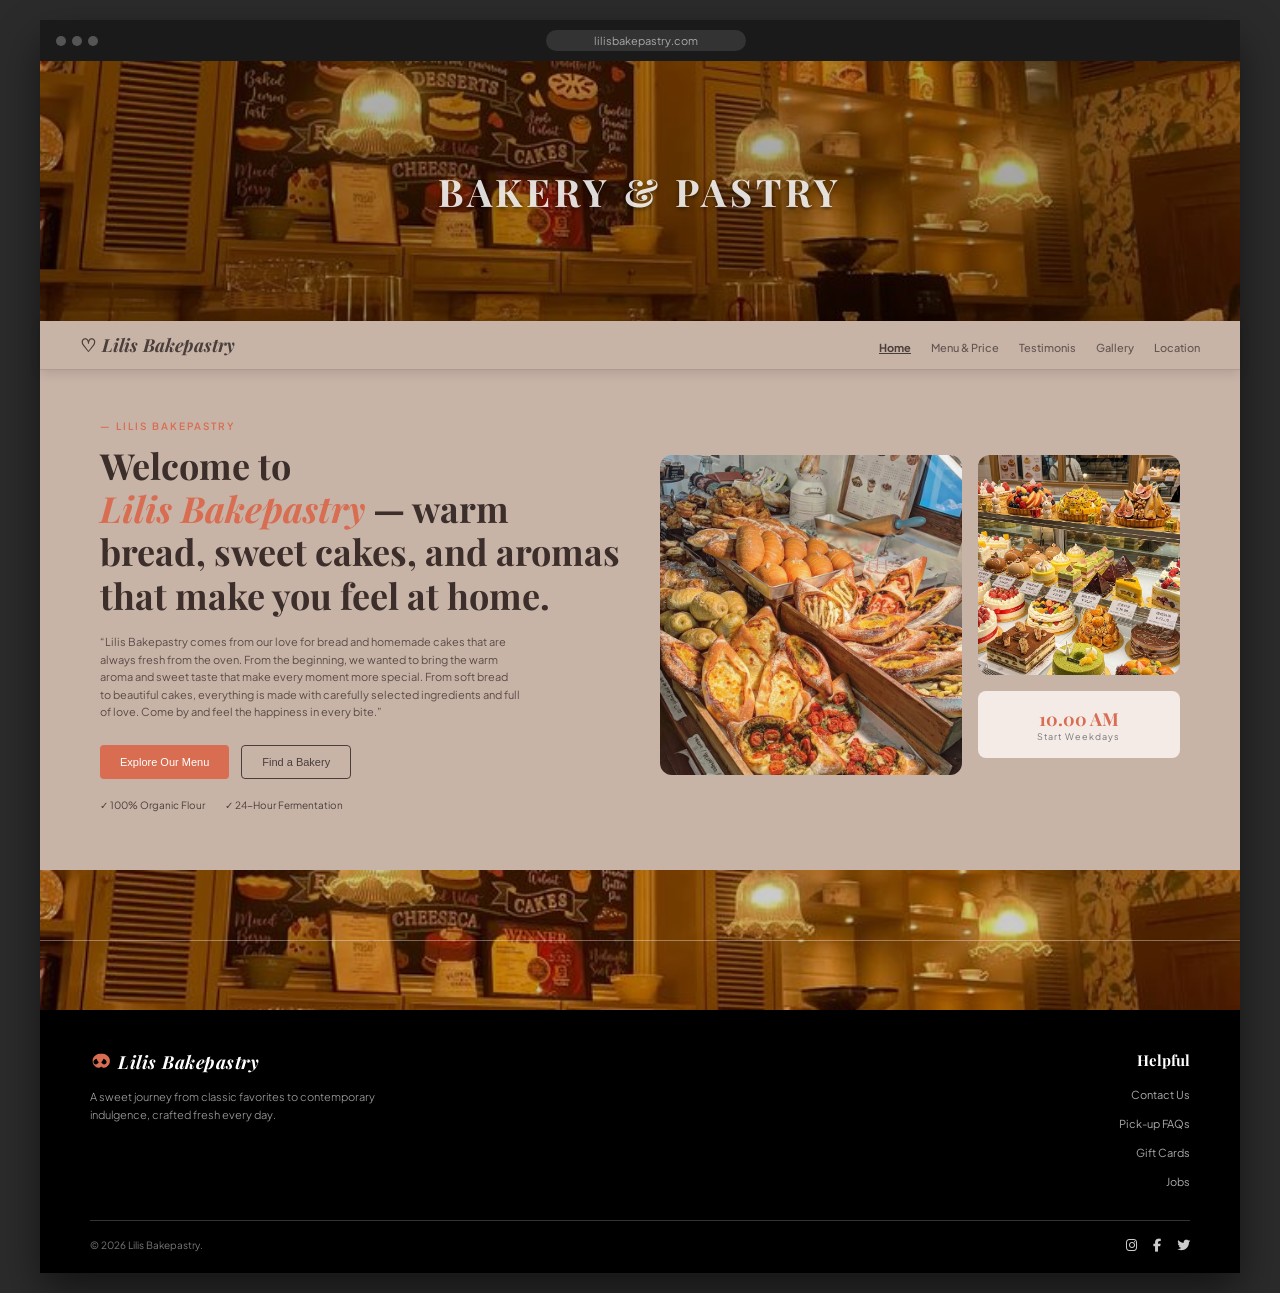
==== index.html @ 48b89cc1 "Add files via upload" ====
<!doctype html>
<html lang="id">

<head>
    <link rel="stylesheet" href="style.css" />
    <script src="script.js"></script>
    <meta charset="UTF-8" />
    <meta name="viewport" content="width=device-width, initial-scale=1.0" />
    <title>Lilis Bakepastry</title>
    <link rel="preconnect" href="https://fonts.googleapis.com" />
    <link rel="preconnect" href="https://fonts.gstatic.com" crossorigin />
    <link href="https://fonts.googleapis.com/css2?family=Playfair+Display:ital,wght@0,500;0,600;0,700;1,400&family=Plus+Jakarta+Sans:wght@400;500;600&display=swap" rel="stylesheet" />
    <link rel="stylesheet" href="https://cdnjs.cloudflare.com/ajax/libs/font-awesome/6.4.0/css/all.min.css" />
   
</head>

<body>
    <div class="browser-container">
        <div class="browser-top-bar">
            <div class="browser-dots">
                <div class="dot"></div>
                <div class="dot"></div>
                <div class="dot"></div>
            </div>
            <div class="browser-search">lilisbakepastry.com</div>
            <div style="width: 30px"></div>
        </div>

        <div class="hero-banner">
            <h1 class="hero-banner-title">BAKERY & PASTRY</h1>
        </div>

        <!-- HEADER NAVIGATION -->
        <nav>
            <div class="brand-logo" onclick="switchPage('home')">
                Lilis Bakepastry
            </div>
            <ul class="nav-links">
                <li><a id="nav-home" class="active" onclick="switchPage('home')">Home</a></li>
                <li><a id="nav-menu" onclick="switchPage('menu')">Menu & Price</a></li>
                <li><a id="nav-testi" onclick="switchPage('testi')">Testimonis</a></li>
                <li><a id="nav-gallery" onclick="switchPage('gallery')">Gallery</a></li>
                <li><a id="nav-location" onclick="switchPage('location')">Location</a></li>
            </ul>
        </nav>

        <!-- PAGE HOME -->
        <section id="page-home" class="page-section active-page">
            <div class="home-grid">
                <div>
                    <div class="section-tag">— LILIS BAKEPASTRY</div>
                    <h2 class="section-title">
                        Welcome to <br /><span class="highlight-text">Lilis Bakepastry</span>
                        — warm bread, sweet cakes, and aromas that make you feel at home.
                    </h2>
                    <p class="home-text-desc">
                        “Lilis Bakepastry comes from our love for bread and homemade cakes
                        that are always fresh from the oven. From the beginning, we wanted
                        to bring the warm aroma and sweet taste that make every moment
                        more special. From soft bread to beautiful cakes, everything is
                        made with carefully selected ingredients and full of love. Come by
                        and feel the happiness in every bite.”
                    </p>
                    <div class="btn-group">
                        <button class="btn-primary" onclick="switchPage('menu')">
                            Explore Our Menu
                        </button>
                        <button class="btn-secondary" onclick="switchPage('location')">
                            Find a Bakery
                        </button>
                    </div>
                    <div class="badges">
                        <span>✓ 100% Organic Flour</span>
                        <span>✓ 24-Hour Fermentation</span>
                    </div>
                </div>
                <div class="home-images">
                    <img src="모든 게시물 • Instagram.jpg" class="img-card-main" alt="Pastry Showcase" />
                    <div class="img-side-container">
                        <img src="Cute.jpg" class="img-card-sub" alt="Cakes Showcase" />
                        <div class="opening-box">
                            <h4>10.00 AM</h4>
                            <p>Start Weekdays</p>
                        </div>
                    </div>
                </div>
            </div>
        </section>

        <!-- PAGE MENU -->
        <section id="page-menu" class="page-section">
            <div class="section-tag">— FRESH FROM THE OVEN</div>
            <h2 class="section-title">
                Signature creations crafted <br />with love &lt;3 !
            </h2>
            <p class="menu-description">
                Every pastry and loaf is mixed, shaped, and baked daily by our passionate kitchen team.
            </p>

            <div class="horizontal-scroll-container">
                <div class="menu-cards-wrapper">
                    <div class="menu-card">
                        <img src="https://images.unsplash.com/photo-1586444248902-2f64eddc13df?auto=format&fit=crop&w=400&q=80" alt="Traditional Sourdough" />
                        <div class="menu-title-row">
                            <h4>Traditional Sourdough</h4>
                            <span class="menu-price">90K IDR</span>
                        </div>
                        <p>Our signature loaf made with 3 ingredients: organic wheat flour, water, and sea salt. Naturally fermented over 24 hours.</p>
                        <a onclick="openSingleOrder('Traditional Sourdough', 90000)" class="order-link">Order for Pick-up &rarr;</a>
                    </div>

                    <div class="menu-card">
                        <img src="Cheesecake Factory Cheesecake.jpg" alt="Cheesecake Strawberry" />
                        <div class="menu-title-row">
                            <h4>CheeseCake Strawberry</h4>
                            <span class="menu-price">67K IDR</span>
                        </div>
                        <p>Rich cheesecake crowned with juicy strawberries. Smooth, sweet, and perfectly balanced.</p>
                        <a onclick="openSingleOrder('CheeseCake Strawberry', 67000)" class="order-link">Order for Pick-up &rarr;</a>
                    </div>

                    <div class="menu-card">
                        <img src="Italian-Tart-Pistachio-Cream-2.jpg" alt="pistachio tart" />
                        <div class="menu-title-row">
                            <h4>Fresh Pistachio Tart</h4>
                            <span class="menu-price">74K IDR</span>
                        </div>
                        <p>Sweet shortcrust pastry filled with rich pistachio frangipane, topped with fresh cream.</p>
                        <a onclick="openSingleOrder('Fresh Pistachio Tart', 74000)" class="order-link">Order for Pick-up &rarr;</a>
                    </div>

                    <div class="menu-card">
                        <img src="donat manis.jpg" alt="donat manis" />
                        <div class="menu-title-row">
                            <h4>Sweet Donut Collection</h4>
                            <span class="menu-price">12K IDR/PCS</span>
                        </div>
                        <p>Light and fluffy donuts crafted in a variety of indulgent flavors, finished with luscious glazes.</p>
                        <a onclick="openSingleOrder('Sweet Donut Collection', 12000)" class="order-link">Order for Pick-up &rarr;</a>
                    </div>

                    <div class="menu-card">
                        <img src="Savory Donut, Donut Labu , Donaut Kentang, Donat Labu, Donat Kentang.jpg" alt="donat asin" />
                        <div class="menu-title-row">
                            <h4>Savory Donut Selection</h4>
                            <span class="menu-price">15K IDR/PCS</span>
                        </div>
                        <p>Soft and fluffy savory donuts filled with delicious savory fillings.</p>
                        <a onclick="openSingleOrder('Savory Donut Selection', 15000)" class="order-link">Order for Pick-up &rarr;</a>
                    </div>

                    <div class="menu-card">
                        <img src="Cutest Bento Cake Ideas You Need to Try for Your Next Celebration.jpg" alt="custom cake" />
                        <div class="menu-title-row">
                            <h4>Custom Cake/Bento Cake</h4>
                            <span class="menu-price">50K IDR</span>
                        </div>
                        <p>Soft, moist, and fluffy custom cakes layered with delicious fillings and aesthetic frosting.</p>
                        <a onclick="openSingleOrder('Custom Cake/Bento Cake', 50000)" class="order-link">Order for Pick-up &rarr;</a>
                    </div>
                </div>
            </div>

            <!-- ANCHOR TESTIMONI & DASHBOARD ADMIN -->
            <div id="testi-anchor" style="margin-top: 40px;">
                
                <!-- STATUS BAR ADMIN -->
                <div class="admin-status-bar" id="admin-bar">
                    <span><i class="fa-solid fa-user-shield"></i> <strong>Mode Admin / Owner Aktif:</strong> Kelola ulasan & cek rekap data pesanan masuk.</span>
                    <button onclick="logoutAdmin()" style="background: #e74c3c; color: white; border: none; padding: 4px 10px; border-radius: 4px; cursor: pointer;">Keluar Admin</button>
                </div>

                <!-- DASHBOARD REKAP ORDERAN ADMIN -->
                <div class="admin-dashboard-panel">
                    <div style="display: flex; justify-content: space-between; align-items: center; margin-bottom: 16px;">
                        <h3 style="font-family: 'Playfair Display', serif; color: #2c3e50;"><i class="fa-solid fa-chart-line"></i> Rekapitulasi Pesanan Website</h3>
                        <button onclick="clearAllOrders()" style="background: #ffeded; color: #d9534f; border: 1px solid #f5c6cb; padding: 6px 12px; border-radius: 6px; cursor: pointer; font-size: 0.8rem;">
                            <i class="fa-solid fa-trash"></i> Reset Data Pesanan
                        </button>
                    </div>

                    <!-- FILTER TANGGAL / BULAN / TAHUN -->
                    <div style="display: flex; gap: 12px; margin-bottom: 20px; align-items: center; flex-wrap: wrap; background: #f8f9fa; padding: 12px; border-radius: 8px;">
                        <span style="font-weight: 600; font-size: 0.85rem;"><i class="fa-solid fa-filter"></i> Filter Waktu:</span>
                        <input type="date" id="filter-order-date" onchange="renderAdminDashboard()" style="padding: 6px 10px; border-radius: 6px; border: 1px solid #ccc; font-size: 0.85rem;" />
                        <button onclick="resetDateFilter()" style="padding: 6px 12px; border: 1px solid #ccc; background: #fff; border-radius: 6px; cursor: pointer; font-size: 0.85rem;">Tampilkan Semua Hari</button>
                    </div>

                    <!-- CARD SUMMARY STATISTIK -->
                    <div style="display: grid; grid-template-columns: repeat(auto-fit, minmax(180px, 1fr)); gap: 12px; margin-bottom: 20px;">
                        <div class="summary-card">
                            <h4>Total Transaksi</h4>
                            <p id="stat-total-orders">0</p>
                        </div>
                        <div class="summary-card">
                            <h4>Total Pcs Terjual</h4>
                            <p id="stat-total-pcs">0 Pcs</p>
                        </div>
                        <div class="summary-card">
                            <h4>Total Estimasi Omzet</h4>
                            <p id="stat-total-omzet">Rp 0</p>
                        </div>
                    </div>

                    <!-- REKAPITEM PER MENU -->
                    <h4 style="margin-bottom: 8px; font-size: 0.95rem; color: #333;">Breakdown Pembelian Per Menu:</h4>
                    <div style="display: grid; grid-template-columns: repeat(auto-fit, minmax(200px, 1fr)); gap: 10px; margin-bottom: 20px;" id="menu-breakdown-container">
                        <!-- Otomatis diisi oleh JavaScript -->
                    </div>

                    <!-- RIWAYAT TRANSAKSI DETAIL -->
                    <h4 style="margin-bottom: 8px; font-size: 0.95rem; color: #333;">Detail Riwayat Pesanan:</h4>
                    <div style="max-height: 250px; overflow-y: auto;">
                        <table class="table-rekap">
                            <thead>
                                <tr>
                                    <th>Waktu / Tanggal</th>
                                    <th>Pemesan</th>
                                    <th>No WA</th>
                                    <th>Detail Menu</th>
                                    <th>Total (Rp)</th>
                                </tr>
                            </thead>
                            <tbody id="table-orders-body">
                                <!-- Data pesanan masuk -->
                            </tbody>
                        </table>
                    </div>
                </div>

                <!-- TESTIMONI SECTION -->
                <div class="section-tag">— KIND WORDS</div>
                <h2 class="section-title">Testimonials/Reviews</h2>

                <div class="testi-header-actions" style="display: flex; justify-content: space-between; align-items: center; margin-bottom: 24px;">
                    <div style="display: flex; gap: 12px;">
                        <button id="btn-show-reviews" class="btn-tab-active" onclick="switchReviewTab('list')" style="display: flex; align-items: center; gap: 8px;">
                            <i class="fa-solid fa-comments"></i> Review
                        </button>
                        <button id="btn-show-form" class="btn-tab-inactive" onclick="switchReviewTab('form')" style="display: flex; align-items: center; gap: 8px;">
                            <i class="fa-solid fa-pen-to-square"></i> 📝 Your Review
                        </button>
                    </div>

                    <button id="btn-login-admin-trigger" onclick="loginAdminPrompt()" style="background: transparent; border: none; color: #aaa; cursor: pointer; font-size: 0.85rem;">
                        <i class="fa-solid fa-lock"></i> Admin Login
                    </button>
                </div>

                <div id="review-form-container" style="display: none; background: #ffffff; padding: 32px; border-radius: 16px; margin-bottom: 30px; box-shadow: 0 4px 20px rgba(0,0,0,0.05);">
                    <h3 style="font-family: 'Playfair Display', serif; font-size: 1.8rem; margin-bottom: 6px; color: #333;">Write Ur Review</h3>
                    <p style="color: #666; margin-bottom: 24px; font-size: 0.95rem;">Share your taste & ambiance experience during your visit to Lilis Bakepastry.</p>
                    
                    <form id="form-ulasan" onsubmit="addNewReview(event)">
                        <div style="margin-bottom: 20px;">
                            <label style="display: block; font-weight: 600; margin-bottom: 8px; color: #333;">Name: <span style="color: red;">*</span></label>
                            <input id="input-name" type="text" placeholder="Explain: Lili" required style="width: 100%; padding: 12px 16px; border: 1px solid #e0e0e0; border-radius: 8px; outline: none; font-size: 0.95rem; background: #fafafa;" />
                        </div>

                        <div style="margin-bottom: 20px;">
                            <label style="display: block; font-weight: 600; margin-bottom: 8px; color: #333;">Occupation / Status</label>
                            <input id="input-role" type="text" placeholder="Explain: Student / Unversity Student" style="width: 100%; padding: 12px 16px; border: 1px solid #e0e0e0; border-radius: 8px; outline: none; font-size: 0.95rem; background: #fafafa;" />
                        </div>

                        <div style="margin-bottom: 20px;">
                            <label style="display: block; font-weight: 600; margin-bottom: 8px; color: #333;">Star Rating <span style="color: red;">*</span></label>
                            <div class="star-rating">
                                <input type="radio" id="star5" name="rating" value="5" checked /><label for="star5" title="5 Bintang">★</label>
                                <input type="radio" id="star4" name="rating" value="4" /><label for="star4" title="4 Bintang">★</label>
                                <input type="radio" id="star3" name="rating" value="3" /><label for="star3" title="3 Bintang">★</label>
                                <input type="radio" id="star2" name="rating" value="2" /><label for="star2" title="2 Bintang">★</label>
                                <input type="radio" id="star1" name="rating" value="1" /><label for="star1" title="1 Bintang">★</label>
                            </div>
                        </div>

                        <div style="margin-bottom: 24px;">
                            <label style="display: block; font-weight: 600; margin-bottom: 8px; color: #333;">Review Message <span style="color: red;">*</span></label>
                            <textarea id="input-message" rows="4" placeholder="Write ur honest review here..." required style="width: 100%; padding: 12px 16px; border: 1px solid #e0e0e0; border-radius: 8px; outline: none; font-size: 0.95rem; background: #fafafa; font-family: inherit; resize: vertical;"></textarea>
                        </div>

                        <button type="submit" style="background: #D86D51; color: white; border: none; padding: 12px 28px; border-radius: 8px; font-weight: 600; cursor: pointer;">
                            SEND
                        </button>
                    </form>
                </div>

                <div id="review-list-container">
                    <div class="rating-summary-card" style="background: #fff; padding: 18px 24px; border-radius: 12px; display: flex; justify-content: space-between; align-items: center; margin-bottom: 30px;">
                        <div style="display: flex; align-items: center; gap: 10px; font-size: 1.1rem; font-weight: 600;">
                            <span style="font-size: 1.5rem; font-weight: 700; color: #d86d51;">4.9</span> / 5.0 
                            <span style="color: #ffc107;">★★★★★</span>
                            <span style="color: #666; font-weight: 400; font-size: 0.95rem;">(Customer Reviews)</span>
                        </div>
                        <div style="display: flex; align-items: center; gap: 10px;">
                            <label for="filter-bintang" style="font-size: 0.9rem; color: #555;">Star Filter:</label>
                            <select id="filter-bintang" onchange="renderPEKERJAANs()" style="padding: 6px 12px; border-radius: 6px; border: 1px solid #ccc; background: #fff;">
                                <option value="all">View all stars</option>
                                <option style="color: #ffc107;" value="5" >★★★★★</option>
                                <option style="color: #ffc107;" value="4">★★★★</option>
                                <option style="color: #ffc107;" value="3">★★★</option>
                                <option style="color: #ffc107;" value="2">★★</option>
                                <option style="color: #ffc107;" value="1">★</option>
                            </select>
                        </div>
                    </div>

                    <div id="testi-grid" class="testi-grid"></div>

                    <div id="wrapper-btn-testi" style="text-align: center; margin-top: 30px;">
                        <button id="btn-toggle-all-testi" class="btn-see-all" onclick="toggleAllTestimoni()">
                            View all
                        </button>
                    </div>
                </div>
            </div>
        </section>

        <!-- PAGE GALLERY -->
        <section id="page-gallery" class="page-section">
            <div class="section-tag">— LILIS BAKEPASTRY GALLERY</div>
            <h2 class="section-title">Our Gallery</h2>

            <div class="gallery-grid">
                <img src="foto1.jpg" alt="Gallery 1" />
                <img src="foto2.jpg" alt="Gallery 2" />
                <img src="foto3.jpg" alt="Gallery 3" />
                <img src="foto4.jpg" alt="Gallery 4" />

                <img src="Donuts 🥯.jpg" alt="Gallery 5" class="hidden-gallery" />
                <img src="nyam.jpg" alt="Gallery 6" class="hidden-gallery" />
                <img src="Cute.jpg" alt="Gallery 7" class="hidden-gallery" />
                <img src="모든 게시물 • Instagram.jpg" alt="Gallery 8" class="hidden-gallery" />
            </div>

            <div style="text-align: center; margin-bottom: 40px">
                <button id="btn-toggle-gallery" class="btn-primary" onclick="toggleGallery()">
                    Full View Gallery
                </button>
            </div>

            <div id="location-anchor" style="padding-top: 30px">
                <div class="section-tag">— FIND US</div>
                <h2 class="section-title">
                    Come say hello. <br /> Warm bread awaits you.
                </h2>

                <div class="location-grid">
                    <div>
                        <div class="info-item">
                            <h5>Location</h5>
                            <p>Jl. Raya Canggu, Kuta Utara, Badung - Bali, Indonesia</p>
                        </div>
                        <div class="info-item">
                            <h5>Opening Hours</h5>
                            <p>
                                Monday - Friday: 10.00 AM - 10.00 PM<br />Saturday - Sunday: 11.00 AM - 05.00 PM
                            </p>
                        </div>
                        <div class="info-item">
                            <h5>Contact</h5>
                            <p>+62 812-3456-7890 (Owner)</p>
                        </div>
                        <button class="btn-primary" style="margin-top: 10px">
                            Get Directions
                        </button>
                    </div>
                    <div>
                        <img src="location.jpg" class="location-img" alt="Store Front" />
                    </div>
                </div>
            </div>
        </section>

        <!-- FOOTER -->
        <footer class="site-footer">
            <div class="footer-hero-banner"></div>

            <div class="footer-main-content">
                <div class="footer-top-row">
                    <div class="footer-brand-section">
                        <div class="footer-logo" onclick="switchPage('home')">
                            <svg class="footer-logo-icon" width="20" height="20" viewBox="0 0 24 24" fill="#D86D51">
                                <path d="M12 2C8.5 2 5.5 4 4 7c-1.5 3-1 6.5 1 9 1.5 2 3.5 3 5 3s2.5-.5 3.5-1.5c1 1 2 1.5 3.5 1.5 1.5 0 3.5-1 5-3 2-2.5 2.5-6 1-9-1.5-3-4.5-5-8-5zm-5 13c-1.2 0-2.2-.8-2.7-2-.3-.8-.2-1.8.3-2.6.7-1.2 2-2.1 3.4-2.4.5 1.6 1.3 3.1 2.5 4.4-1 1.7-2.3 2.6-3.5 2.6zm10 0c-1.2 0-2.5-.9-3.5-2.6 1.2-1.3 2-2.8 2.5-4.4 1.4.3 2.7 1.2 3.4 2.4.5.8.6 1.8.3 2.6-.5 1.2-1.5 2-2.7 2z" />
                            </svg>
                            <span class="footer-logo-text">Lilis Bakepastry</span>
                        </div>
                        <p class="footer-description">
                            A sweet journey from classic favorites to contemporary indulgence, crafted fresh every day.
                        </p>
                    </div>

                    <div class="footer-helpful-section">
                        <h4 class="footer-helpful-title">Helpful</h4>
                        <ul class="footer-helpful-links">
                            <li><a href="#" onclick="switchPage('location')">Contact Us</a></li>
                            <li><a href="#" onclick="switchPage('menu')">Pick-up FAQs</a></li>
                            <li><a href="#" onclick="switchPage('menu')">Gift Cards</a></li>
                            <li><a href="#" onclick="switchPage('home')">Jobs</a></li>
                        </ul>
                    </div>
                </div>

               

                <div class="footer-divider"></div>

                <div class="footer-bottom-row">
                    <div class="footer-copyright">© 2026 Lilis Bakepastry.</div>
                    <div class="footer-socials">
                        <a href="#" aria-label="Instagram"><i class="fa-brands fa-instagram"></i></a>
                        <a href="#" aria-label="Facebook"><i class="fa-brands fa-facebook-f"></i></a>
                        <a href="#" aria-label="Twitter"><i class="fa-brands fa-twitter"></i></a>
                    </div>
                </div>
            </div>
        </footer>
    </div>

    <!-- MODAL ORDER 1 MENU -->
    <div id="single-order-modal" class="order-modal">
        <div class="order-modal-content">
            <span class="close-modal" onclick="closeSingleOrder()">&times;</span>
            <h3 style="font-family: 'Playfair Display', serif; margin-bottom: 4px; color: #333;">Order Cepat (1 Menu)</h3>
            <p style="color: #d86d51; font-weight: 600; margin-bottom: 12px;" id="modal-menu-title">Nama Menu</p>
            
            <form onsubmit="submitSingleOrder(event)">
                <input type="hidden" id="modal-menu-name" />
                <input type="hidden" id="modal-menu-unit-price" />
                
                <div style="margin-bottom: 14px;">
                    <label style="display: block; font-size: 0.85rem; font-weight: 600; margin-bottom: 4px;">Jumlah Pcs: <span style="color:red;">*</span></label>
                    <input type="number" id="single-qty" value="1" min="1" required oninput="calculateSingleTotal()" style="width: 100%; padding: 8px 12px; border: 1px solid #ccc; border-radius: 6px;" />
                </div>

                <div class="price-summary-box">
                    <span>Price:</span>
                    <span id="single-total-price" style="color: #D86D51; font-size: 1.1rem;">Rp 0</span>
                </div>

                <div style="margin-bottom: 14px;">
                    <label style="display: block; font-size: 0.85rem; font-weight: 600; margin-bottom: 4px;">Nama Pemesan: <span style="color:red;">*</span></label>
                    <input type="text" id="single-name" required placeholder="Contoh: Stefani" style="width: 100%; padding: 8px 12px; border: 1px solid #ccc; border-radius: 6px;" />
                </div>

                <div style="margin-bottom: 16px;">
                    <label style="display: block; font-size: 0.85rem; font-weight: 600; margin-bottom: 4px;">Nomor WA Pemesan: <span style="color:red;">*</span></label>
                    <input type="tel" id="single-phone" required placeholder="08123456789" style="width: 100%; padding: 8px 12px; border: 1px solid #ccc; border-radius: 6px;" />
                </div>

                <button type="submit" class="btn-primary" style="width: 100%; padding: 10px; margin-bottom: 12px;">
                    <i class="fa-brands fa-whatsapp"></i> Order & Kirim ke Owner
                </button>

                <div style="text-align: center; border-top: 1px solid #eee; padding-top: 10px;">
                    <a onclick="openMultiOrderModal()" style="font-size: 0.85rem; color: #d86d51; cursor: pointer; font-weight: 600; text-decoration: underline;">
                        Menu >=1? Klik here&rarr;
                    </a>
                </div>
            </form>
        </div>
    </div>

    <!-- MODAL ORDER MULTI MENU -->
    <div id="multi-order-modal" class="order-modal">
        <div class="order-modal-content" style="max-width: 550px; max-height: 90vh; overflow-y: auto;">
            <span class="close-modal" onclick="closeMultiOrderModal()">&times;</span>
            <h3 style="font-family: 'Playfair Display', serif; margin-bottom: 4px; color: #333;">Order Banyak Menu</h3>
            <p style="color: #666; font-size: 0.85rem; margin-bottom: 16px;">Pilih jumlah pcs untuk setiap varian menu yang ingin dibeli.</p>

            <form onsubmit="submitMultiOrder(event)">
                <div style="margin-bottom: 12px;">
                    <label style="display: block; font-size: 0.85rem; font-weight: 600; margin-bottom: 4px;">Nama Pemesan: <span style="color:red;">*</span></label>
                    <input type="text" id="multi-nama" required placeholder="Contoh: Stefani" style="width: 100%; padding: 8px 12px; border: 1px solid #ccc; border-radius: 6px;" />
                </div>

                <div style="margin-bottom: 16px;">
                    <label style="display: block; font-size: 0.85rem; font-weight: 600; margin-bottom: 4px;">Nomor WA Pemesan: <span style="color:red;">*</span></label>
                    <input type="tel" id="multi-hp" required placeholder="08123456789" style="width: 100%; padding: 8px 12px; border: 1px solid #ccc; border-radius: 6px;" />
                </div>

                <div style="margin-bottom: 16px;">
                    <label style="display: block; font-size: 0.85rem; font-weight: 600; margin-bottom: 8px;">Daftar Menu & Qty (Pcs):</label>
                    
                    <div style="display: flex; flex-direction: column; gap: 8px;">
                        <div style="display: flex; justify-content: space-between; align-items: center; background: #fafafa; padding: 8px 12px; border-radius: 6px; font-size: 0.85rem;">
                            <span>Traditional Sourdough (Rp 90.000)</span>
                            <input type="number" class="multi-item-qty" data-name="Traditional Sourdough" data-price="90000" min="0" value="0" oninput="calculateMultiTotal()" style="width: 60px; padding: 4px; border-radius: 4px; border: 1px solid #ccc;" />
                        </div>

                        <div style="display: flex; justify-content: space-between; align-items: center; background: #fafafa; padding: 8px 12px; border-radius: 6px; font-size: 0.85rem;">
                            <span>CheeseCake Strawberry (Rp 67.000)</span>
                            <input type="number" class="multi-item-qty" data-name="CheeseCake Strawberry" data-price="67000" min="0" value="0" oninput="calculateMultiTotal()" style="width: 60px; padding: 4px; border-radius: 4px; border: 1px solid #ccc;" />
                        </div>

                        <div style="display: flex; justify-content: space-between; align-items: center; background: #fafafa; padding: 8px 12px; border-radius: 6px; font-size: 0.85rem;">
                            <span>Fresh Pistachio Tart (Rp 74.000)</span>
                            <input type="number" class="multi-item-qty" data-name="Fresh Pistachio Tart" data-price="74000" min="0" value="0" oninput="calculateMultiTotal()" style="width: 60px; padding: 4px; border-radius: 4px; border: 1px solid #ccc;" />
                        </div>

                        <div style="display: flex; justify-content: space-between; align-items: center; background: #fafafa; padding: 8px 12px; border-radius: 6px; font-size: 0.85rem;">
                            <span>Sweet Donut Collection (Rp 12.000/pcs)</span>
                            <input type="number" class="multi-item-qty" data-name="Sweet Donut Collection" data-price="12000" min="0" value="0" oninput="calculateMultiTotal()" style="width: 60px; padding: 4px; border-radius: 4px; border: 1px solid #ccc;" />
                        </div>

                        <div style="display: flex; justify-content: space-between; align-items: center; background: #fafafa; padding: 8px 12px; border-radius: 6px; font-size: 0.85rem;">
                            <span>Savory Donut Selection (Rp 15.000/pcs)</span>
                            <input type="number" class="multi-item-qty" data-name="Savory Donut Selection" data-price="15000" min="0" value="0" oninput="calculateMultiTotal()" style="width: 60px; padding: 4px; border-radius: 4px; border: 1px solid #ccc;" />
                        </div>

                        <div style="display: flex; justify-content: space-between; align-items: center; background: #fafafa; padding: 8px 12px; border-radius: 6px; font-size: 0.85rem;">
                            <span>Custom Cake / Bento Cake (Rp 50.000-1.000.000)</span>
                            <input type="number" class="multi-item-qty" data-name="Custom Cake / Bento Cake" data-price="50000" min="0" value="0" oninput="calculateMultiTotal()" style="width: 60px; padding: 4px; border-radius: 4px; border: 1px solid #ccc;" />
                        </div>
                    </div>
                </div>

                <div class="price-summary-box">
                    <span>Total price:</span>
                    <span id="multi-total-price" style="color: #D86D51; font-size: 1.1rem;">Rp 0</span>
                </div>

                <div style="margin-bottom: 16px;">
                    <label style="display: block; font-size: 0.85rem; font-weight: 600; margin-bottom: 4px;">Note:</label>
                    <textarea id="multi-catatan" rows="2" placeholder="give extra topping, dll.." style="width: 100%; padding: 8px; border: 1px solid #ccc; border-radius: 6px; font-size: 0.85rem;"></textarea>
                </div>

                <button type="submit" class="btn-primary" style="width: 100%; padding: 10px;">
                    <i class="fa-brands fa-whatsapp"></i> Send to owner
                </button>
            </form>
        </div>
    </div>

</body>

</html>
---- style.css ----
/* ============================================================
   1. RESET & BASIC STYLES
   ============================================================ */

* {
    margin: 0;
    padding: 0;
    box-sizing: border-box;
}

body {
    background-color: #2b2b2b;
    font-family: "Plus Jakarta Sans", sans-serif;
    color: #4a3e3b;
    display: flex;
    justify-content: center;
    padding: 20px 0;
}

/* Mockup Browser Container */
.browser-container {
    width: 100%;
    max-width: 1200px;
    background-color: #c8b3a7;
    border-radius: 12px;
    overflow: visible !important;
    box-shadow: 0 20px 40px rgba(0, 0, 0, 0.5);
}

/* Top Bar Simulation */
.browser-top-bar {
    background-color: #1a1a1a;
    padding: 10px 16px;
    display: flex;
    justify-content: space-between;
    align-items: center;
}

.browser-dots {
    display: flex;
    gap: 6px;
}

.dot {
    width: 10px;
    height: 10px;
    border-radius: 50%;
    background-color: #555;
}

.browser-search {
    background-color: #333;
    color: #aaa;
    padding: 4px 16px;
    border-radius: 20px;
    font-size: 11px;
    width: 200px;
    text-align: center;
}

/* ============================================================
   2. HERO BANNER & NAVIGATION
   ============================================================ */

.hero-banner {
    position: relative;
    height: 260px;
    background: linear-gradient(rgba(0, 0, 0, 0.3), rgba(0, 0, 0, 0.4)), url("cakery.jpg") center/cover;
    display: flex;
    align-items: center;
    justify-content: center;
}

.hero-banner-title {
    font-family: "Playfair Display", serif;
    color: rgba(255, 255, 255, 0.85);
    font-size: 38px;
    letter-spacing: 4px;
    text-transform: uppercase;
    text-shadow: 0 2px 4px rgba(0, 0, 0, 0.5);
}

nav {
    background-color: #c8b3a7;
    padding: 12px 40px;
    display: flex;
    justify-content: space-between;
    align-items: center;
    border-bottom: 1px solid rgba(74, 62, 59, 0.2);
    position: sticky !important;
    top: 0 !important;
    z-index: 9999 !important;
    box-shadow: 0 4px 10px rgba(0, 0, 0, 0.1);
}

.brand-logo {
    font-family: "Playfair Display", serif;
    font-weight: 700;
    font-style: italic;
    font-size: 18px;
    color: #4a3e3b;
    display: flex;
    align-items: center;
    gap: 6px;
    cursor: pointer;
}

.brand-logo::before {
    content: "♡";
    font-style: normal;
}

.nav-links {
    display: flex;
    gap: 20px;
    list-style: none;
}

.nav-links a {
    text-decoration: none;
    color: #4a3e3b;
    font-size: 11px;
    font-weight: 500;
    opacity: 0.8;
    transition: all 0.2s;
    cursor: pointer;
}

.nav-links a:hover,
.nav-links a.active {
    opacity: 1;
    font-weight: 700;
    text-decoration: underline;
}

/* Direct Click Handler Guarantees */
header, nav, footer, .site-footer, .nav-links, .footer-nav-links {
    z-index: 9999 !important;
    pointer-events: auto !important;
}

nav a, footer a, .nav-links a, .footer-nav-links a,
.brand-logo, .btn-primary, .btn-secondary {
    pointer-events: auto !important;
    cursor: pointer !important;
    position: relative;
    z-index: 10000 !important;
}

/* ============================================================
   3. SECTIONS & PAGES SYSTEM
   ============================================================ */

.page-section {
    display: none;
    padding: 50px 60px;
    background-color: #c8b3a7;
    min-height: 500px;
    scroll-margin-top: 60px;
}

.page-section.active-page {
    display: block;
    animation: smoothPageIn 0.4s cubic-bezier(0.16, 1, 0.3, 1) forwards;
}

@keyframes smoothPageIn {
    from {
        opacity: 0;
        transform: translateY(12px);
    }
    to {
        opacity: 1;
        transform: translateY(0);
    }
}

/* Common Typography */
.section-tag {
    font-size: 10px;
    letter-spacing: 2px;
    text-transform: uppercase;
    color: #d86d51;
    margin-bottom: 12px;
    font-weight: 600;
}

.section-title {
    font-family: "Playfair Display", serif;
    font-size: 36px;
    color: #3b2e2b;
    line-height: 1.2;
    margin-bottom: 16px;
}

.highlight-text {
    color: #d86d51;
    font-style: italic;
}

/* ============================================================
   4. PAGE SPECIFIC LAYOUTS
   ============================================================ */

/* Home Page */
.home-grid {
    display: grid;
    grid-template-columns: 1fr 1fr;
    gap: 40px;
    align-items: center;
}

.home-text-desc {
    font-size: 11px;
    line-height: 1.6;
    color: #5a4b47;
    margin-bottom: 24px;
    max-width: 420px;
}

.btn-group {
    display: flex;
    gap: 12px;
    margin-bottom: 20px;
}

.btn-primary {
    background-color: #d86d51;
    color: #fff;
    padding: 10px 20px;
    border: none;
    border-radius: 4px;
    font-size: 11px;
    cursor: pointer;
}

.btn-secondary {
    background-color: transparent;
    color: #4a3e3b;
    padding: 10px 20px;
    border: 1px solid #4a3e3b;
    border-radius: 4px;
    font-size: 11px;
    cursor: pointer;
}

.badges {
    display: flex;
    gap: 20px;
    font-size: 10px;
    color: #4a3e3b;
}

.home-images {
    display: flex;
    gap: 16px;
}

.img-card-main {
    width: 60%;
    height: 320px;
    border-radius: 12px;
    object-fit: cover;
}

.img-side-container {
    width: 40%;
    display: flex;
    flex-direction: column;
    gap: 16px;
}

.img-card-sub {
    width: 100%;
    height: 220px;
    border-radius: 12px;
    object-fit: cover;
}

.opening-box {
    background-color: #f4ebe7;
    padding: 16px;
    border-radius: 8px;
    text-align: center;
}

.opening-box h4 {
    font-family: "Playfair Display", serif;
    font-size: 18px;
    color: #d86d51;
}

.opening-box p {
    font-size: 9px;
    color: #777;
    letter-spacing: 1px;
}

/* Menu Page */
.menu-description {
    font-size: 11px;
    color: #5a4b47;
    max-width: 500px;
    margin-bottom: 20px;
}

.horizontal-scroll-container {
    width: 100%;
    overflow-x: auto;
    padding-bottom: 15px;
    margin-bottom: 50px;
    scroll-behavior: smooth;
}

.horizontal-scroll-container::-webkit-scrollbar {
    height: 6px;
}

.horizontal-scroll-container::-webkit-scrollbar-thumb {
    background: #d86d51;
    border-radius: 10px;
}

.horizontal-scroll-container::-webkit-scrollbar-track {
    background: rgba(0, 0, 0, 0.05);
}

.menu-cards-wrapper {
    display: flex;
    gap: 32px;
    width: max-content;
}

.menu-card {
    width: 220px;
    border: 1px dashed #d86d51;
    border-radius: 8px;
    padding: 12px;
    background-color: rgba(255, 255, 255, 0.454);
    display: flex;
    flex-direction: column;
    justify-content: space-between;
    transition: transform 0.4s cubic-bezier(0.34, 1.56, 0.64, 1), box-shadow 0.4s ease !important;
}

.menu-card:hover {
    transform: translateY(-10px) scale(1.02) !important;
    box-shadow: 0 16px 30px rgba(216, 109, 81, 0.2) !important;
}

.menu-card img {
    width: 100%;
    height: 130px;
    object-fit: cover;
    border-radius: 6px;
    margin-bottom: 10px;
}

.menu-title-row {
    display: flex;
    justify-content: space-between;
    align-items: center;
    margin-bottom: 6px;
}

.menu-card h4 {
    font-size: 12px;
    font-weight: 600;
}

.menu-price {
    font-size: 11px;
    color: #d86d51;
    font-weight: 700;
}

.menu-card p {
    font-size: 9px;
    color: #666;
    line-height: 1.4;
    margin-bottom: 12px;
}

.order-link {
    font-size: 9px;
    color: #4a3e3b;
    text-decoration: none;
    font-weight: 600;
}

/* Testimonials */
.testi-grid {
    display: grid;
    grid-template-columns: repeat(3, 1fr);
    gap: 16px;
    margin-top: 20px;
}

.testi-card {
    background-color: #f4ebe7;
    padding: 20px;
    border-radius: 8px;
}

.testi-icon {
    font-size: 16px;
    color: #d86d51;
    margin-bottom: 8px;
}

.testi-card p {
    font-size: 10px;
    line-height: 1.5;
    color: #5a4b47;
    margin-bottom: 12px;
}

.testi-author {
    font-size: 11px;
    font-weight: 700;
}

.testi-role {
    font-size: 8px;
    color: #888;
}

/* Gallery & Location */
.gallery-grid {
    display: grid;
    grid-template-columns: repeat(4, 1fr);
    gap: 12px;
    margin-bottom: 20px;
}

.gallery-grid img {
    width: 100%;
    height: 120px;
    object-fit: cover;
    border-radius: 8px;
}

.location-grid {
    display: grid;
    grid-template-columns: 1fr 1fr;
    gap: 30px;
    align-items: center;
}

.info-item {
    margin-bottom: 12px;
}

.info-item h5 {
    font-size: 11px;
    font-weight: 700;
    color: #3b2e2b;
}

.info-item p {
    font-size: 10px;
    color: #666;
}

.location-img {
    width: 100%;
    max-width: 300px;
    height: 300px;
    border-radius: 8px;
    object-fit: cover;
}

/* ============================================================
   5. FOOTER STYLES
   ============================================================ */

.site-footer {
    width: 100%;
    background-color: #000000;
    color: #ffffff;
    overflow: hidden;
}

.footer-hero-banner {
    position: relative;
    width: 100%;
    height: 140px;
    background: linear-gradient(rgba(0, 0, 0, 0.2), rgba(0, 0, 0, 0.2)), url("cakery.jpg") center/cover no-repeat;
    display: flex;
    align-items: center;
}

.footer-hero-banner::after {
    content: "";
    position: absolute;
    width: 100%;
    height: 1px;
    background-color: rgba(255, 255, 255, 0.35);
}

.footer-main-content {
    padding: 40px 50px 20px 50px;
}

.footer-top-row {
    display: flex;
    justify-content: space-between;
    align-items: flex-start;
    margin-bottom: 30px;
}

.footer-brand-section {
    max-width: 320px;
}

.footer-logo {
    display: flex;
    align-items: center;
    gap: 8px;
    margin-bottom: 14px;
    cursor: pointer;
}

.footer-logo-text {
    font-family: "Playfair Display", serif;
    font-size: 18px;
    font-weight: 700;
    font-style: italic;
    color: #ffffff;
    letter-spacing: 0.5px;
}

.footer-description {
    font-size: 11px;
    line-height: 1.6;
    color: #aaaaaa;
    font-weight: 300;
}

.footer-helpful-section {
    text-align: right;
}

.footer-helpful-title {
    font-family: "Playfair Display", serif;
    font-size: 15px;
    font-weight: 700;
    color: #ffffff;
    margin-bottom: 12px;
}

.footer-helpful-links {
    list-style: none;
    display: flex;
    flex-direction: column;
    gap: 8px;
}

.footer-helpful-links a {
    color: #aaaaaa;
    text-decoration: none;
    font-size: 11px;
    font-weight: 400;
    transition: color 0.2s;
}

.footer-helpful-links a:hover {
    color: #ffffff;
}


.footer-nav-links {
    list-style: none;
    display: flex;
    align-items: baseline;
    gap: 20px;
}

.footer-nav-links a {
    color: #ffffff;
    text-decoration: none;
    font-family: "Playfair Display", serif;
    font-size: 11px;
    opacity: 0.75;
    transition: all 0.2s;
    cursor: pointer;
}

.footer-nav-links a:hover,
.footer-nav-links a.footer-active {
    opacity: 1;
    font-size: 15px;
    font-weight: 600;
}

.footer-divider {
    width: 100%;
    height: 1px;
    background-color: rgba(255, 255, 255, 0.2);
    margin-bottom: 16px;
}

.footer-bottom-row {
    display: flex;
    justify-content: space-between;
    align-items: center;
}

.footer-copyright {
    font-size: 10px;
    color: #777777;
    font-weight: 400;
}

.footer-socials {
    display: flex;
    gap: 16px;
}

.footer-socials a {
    color: #ffffff;
    font-size: 13px;
    text-decoration: none;
    opacity: 0.8;
    transition: opacity 0.2s;
}

.footer-socials a:hover {
    opacity: 1;
    color: #d86d51;
}

/* ============================================================
   6. SCROLL ANIMATIONS (INTERSECTION OBSERVER TARGETS)
   ============================================================ */

.reveal-on-scroll {
    opacity: 0;
    z-index: 1;
    will-change: opacity, transform;
    transition: opacity 0.7s cubic-bezier(0.16, 1, 0.3, 1),
                transform 0.7s cubic-bezier(0.16, 1, 0.3, 1) !important;
}

.reveal-on-scroll.is-visible {
    opacity: 1 !important;
    transform: translate(0, 0) scale(1) rotate(0deg) !important;
}

/* Direction Variants */
.reveal-left { transform: translateX(-50px); }
.reveal-right { transform: translateX(50px); }
.reveal-up { transform: translateY(40px); }

.reveal-zoom { 
    transform: translateY(50px) scale(0.9) rotate(-2deg); 
}
.reveal-zoom:nth-child(even) { 
    transform: translateY(50px) scale(0.9) rotate(2deg); 
}

/* Stagger Delays */
.reveal-on-scroll.delay-1 { transition-delay: 0.1s !important; }
.reveal-on-scroll.delay-2 { transition-delay: 0.2s !important; }
.reveal-on-scroll.delay-3 { transition-delay: 0.3s !important; }

/* ============================================================
   7. MEDIA QUERIES (TABLET & MOBILE)
   ============================================================ */

/* Tablet (Max 992px) */
@media screen and (max-width: 992px) {
    body {
        padding: 0;
    }
    .browser-container {
        border-radius: 0;
    }
    .page-section {
        padding: 40px 30px;
    }
    .home-grid {
        grid-template-columns: 1fr;
        gap: 30px;
    }
    .testi-grid {
        grid-template-columns: repeat(2, 1fr);
    }
    .gallery-grid {
        grid-template-columns: repeat(3, 1fr);
    }
    .location-grid {
        grid-template-columns: 1fr;
        gap: 24px;
    }
    .location-img {
        max-width: 100%;
        height: 250px;
    }
}

/* Mobile (Max 600px) */
@media screen and (max-width: 600px) {
    .browser-top-bar {
        display: none;
    }
    .hero-banner {
        height: 180px;
    }
    .hero-banner-title {
        font-size: 26px;
        letter-spacing: 2px;
    }
    nav {
        padding: 12px 16px;
        flex-direction: column;
        gap: 12px;
    }
    .nav-links {
        gap: 12px;
        flex-wrap: wrap;
        justify-content: center;
    }
    .page-section {
        padding: 30px 16px;
    }
    .section-title {
        font-size: 26px;
    }
    .home-images {
        flex-direction: column;
    }
    .img-card-main,
    .img-side-container {
        width: 100%;
    }
    .img-card-main {
        height: 220px;
    }
    .img-card-sub {
        height: 160px;
    }
    .testi-grid {
        grid-template-columns: 1fr;
    }
    .gallery-grid {
        grid-template-columns: repeat(2, 1fr);
    }
    .footer-main-content {
        padding: 30px 20px 20px 20px;
    }
    .footer-top-row {
        flex-direction: column;
        gap: 24px;
    }
    .footer-helpful-section {
        text-align: left;
    }
    .footer-bottom-row {
        flex-direction: column-reverse;
        gap: 12px;
        align-items: flex-start;
    }
}

/* ============================================================
   8. SPECIAL SMOOTH ANIMATIONS UNTUK FOTO (HOME & GALLERY)
   ============================================================ */

/* Efek Hover Lembut pada Semua Gambar */
.img-card-main, 
.img-card-sub, 
.gallery-grid img, 
.location-img {
    transition: transform 0.4s cubic-bezier(0.16, 1, 0.3, 1), 
                box-shadow 0.4s ease, 
                opacity 0.5s ease-in-out !important;
}

.img-card-main:hover, 
.img-card-sub:hover, 
.gallery-grid img:hover, 
.location-img:hover {
    transform: scale(1.03) translateY(-4px) !important;
    box-shadow: 0 10px 25px rgba(0, 0, 0, 0.15) !important;
}

/* Kunci animasi hilang-muncul foto galeri saat 'Full View / Show Less' */
.gallery-grid img.hidden-gallery {
    display: none !important;
    opacity: 0 !important;
    transform: scale(0.9) translateY(20px) !important;
}

/* Animasi Smooth Fade-In saat Foto Tampil */
.gallery-grid img.show-photo,
.img-card-main.is-visible,
.img-card-sub.is-visible {
    animation: smoothPhotoIn 0.6s cubic-bezier(0.16, 1, 0.3, 1) forwards !important;
}

/* Animasi Smooth Fade-Out saat Foto Menghilang */
.gallery-grid img.hide-photo {
    animation: smoothPhotoOut 0.4s cubic-bezier(0.16, 1, 0.3, 1) forwards !important;
}

@keyframes smoothPhotoIn {
    0% {
        opacity: 0;
        transform: scale(0.92) translateY(25px);
    }
    100% {
        opacity: 1;
        transform: scale(1) translateY(0);
    }
}

@keyframes smoothPhotoOut {
    0% {
        opacity: 1;
        transform: scale(1) translateY(0);
    }
    100% {
        opacity: 0;
        transform: scale(0.92) translateY(20px);
    }
}

/* Tab Review Active & Inactive */
.btn-tab-active {
    background-color: #D86D51 !important;
    color: #FFFFFF !important;
    border: none;
    padding: 10px 22px;
    border-radius: 12px;
    font-weight: 600;
    cursor: pointer;
    box-shadow: 0 4px 10px rgba(216, 109, 81, 0.25);
    transition: all 0.3s ease;
}

.btn-tab-inactive {
    background-color: #F3EEEA !important;
    color: #4A4A4A !important;
    border: none;
    padding: 10px 22px;
    border-radius: 12px;
    font-weight: 600;
    cursor: pointer;
    transition: all 0.3s ease;
}

.btn-tab-inactive:hover {
    background-color: #E8E2DC !important;
}

/* Bintang Interaktif 1-5 */
.star-rating {
    display: inline-flex;
    flex-direction: row-reverse;
    font-size: 1.8rem;
    justify-content: flex-end;
}

.star-rating input {
    display: none;
}

.star-rating label {
    color: #e0e0e0;
    cursor: pointer;
    transition: color 0.2s ease;
    margin-right: 4px;
}

.star-rating input:checked ~ label,
.star-rating label:hover,
.star-rating label:hover ~ label {
    color: #ffc107;
}

/* Card Testimoni & Tombol Hapus */
.testi-card {
    position: relative;
    background: #f4ebe7;
    padding: 20px;
    border-radius: 12px;
    box-shadow: 0 2px 10px rgba(0,0,0,0.03);
    margin-bottom: 20px;
}

.btn-delete-review {
    position: absolute;
    top: 15px;
    right: 15px;
    background: #ffeded;
    color: #d9534f;
    border: 1px solid #f5c6cb;
    border-radius: 6px;
    padding: 4px 8px;
    font-size: 0.75rem;
    cursor: pointer;
    transition: all 0.2s ease;
}

.btn-delete-review:hover {
    background: #d9534f;
    color: white;
}

.hidden-testi {
    display: none;
}
        /* Style Tab Review Toggle */
        .btn-tab-active {
            background-color: #D86D51 !important;
            color: #FFFFFF !important;
            border: none;
            padding: 10px 22px;
            border-radius: 12px;
            font-weight: 600;
            cursor: pointer;
            box-shadow: 0 4px 10px rgba(216, 109, 81, 0.25);
            transition: all 0.3s ease;
        }

        .btn-tab-inactive {
            background-color: #F3EEEA !important;
            color: #4A4A4A !important;
            border: none;
            padding: 10px 22px;
            border-radius: 12px;
            font-weight: 600;
            cursor: pointer;
            transition: all 0.3s ease;
        }

        .btn-tab-inactive:hover {
            background-color: #E8E2DC !important;
        }

        /* Style Bintang Interaktif */
        .star-rating {
            display: inline-flex;
            flex-direction: row-reverse;
            font-size: 1.8rem;
            justify-content: flex-end;
        }

        .star-rating input { display: none; }

        .star-rating label {
            color: #e0e0e0;
            cursor: pointer;
            transition: color 0.2s ease;
            margin-right: 4px;
        }

        .star-rating input:checked ~ label,
        .star-rating label:hover,
        .star-rating label:hover ~ label {
            color: #ffc107;
        }

        /* Style Card Testimoni */
        .testi-card {
            position: relative;
            background: #fff;
            padding: 20px;
            border-radius: 12px;
            box-shadow: 0 2px 10px rgba(0,0,0,0.03);
            margin-bottom: 20px;
        }

        /* Kontrol Khusus Admin */
        .admin-controls {
            display: none;
            position: absolute;
            top: 12px;
            right: 12px;
            gap: 6px;
        }

        body.admin-mode .admin-controls { display: flex; }

        .btn-admin-action {
            background: #f0f0f0;
            border: 1px solid #ccc;
            border-radius: 6px;
            padding: 4px 8px;
            font-size: 0.75rem;
            cursor: pointer;
            transition: all 0.2s ease;
        }

        .btn-admin-action:hover {
            background: #d86d51;
            color: #fff;
            border-color: #d86d51;
        }

        .btn-admin-delete {
            background: #ffeded;
            color: #d9534f;
            border-color: #f5c6cb;
        }

        .btn-admin-delete:hover {
            background: #d9534f;
            color: white;
        }

        .hidden-testi { display: none !important; }

        .btn-see-all {
            background-color: #D86D51;
            color: white;
            border: none;
            padding: 10px 24px;
            border-radius: 8px;
            font-weight: 600;
            cursor: pointer;
            box-shadow: 0 4px 10px rgba(216, 109, 81, 0.2);
            transition: background 0.3s ease;
        }

        .btn-see-all:hover { background-color: #c05b41; }

        .admin-status-bar {
            display: none;
            background: #2c3e50;
            color: #fff;
            padding: 10px 16px;
            border-radius: 8px;
            font-size: 0.85rem;
            margin-bottom: 20px;
            justify-content: space-between;
            align-items: center;
        }

        body.admin-mode .admin-status-bar { display: flex; }

        /* Panel Dashboard Admin */
        .admin-dashboard-panel {
            display: none;
            background: #ffffff;
            border: 2px solid #2c3e50;
            border-radius: 12px;
            padding: 24px;
            margin-bottom: 30px;
            box-shadow: 0 4px 15px rgba(0,0,0,0.08);
        }

        body.admin-mode .admin-dashboard-panel { display: block; }

        /* Style Modal Pop-up Order Cepat */
        .order-modal {
            display: none;
            position: fixed;
            top: 0;
            left: 0;
            width: 100%;
            height: 100%;
            background-color: rgba(0, 0, 0, 0.5);
            z-index: 9999;
            justify-content: center;
            align-items: center;
        }

        .order-modal-content {
            background: #fff;
            width: 90%;
            max-width: 480px;
            padding: 24px;
            border-radius: 16px;
            box-shadow: 0 8px 30px rgba(0,0,0,0.2);
            position: relative;
            animation: fadeIn 0.3s ease;
        }

        @keyframes fadeIn {
            from { opacity: 0; transform: translateY(-10px); }
            to { opacity: 1; transform: translateY(0); }
        }

        .close-modal {
            position: absolute;
            top: 16px;
            right: 18px;
            font-size: 1.5rem;
            cursor: pointer;
            color: #888;
        }

        .close-modal:hover { color: #333; }
        
        .order-link {
            cursor: pointer;
            color: #D86D51;
            font-weight: 600;
            text-decoration: none;
            display: inline-block;
            margin-top: 8px;
        }
        
        .order-link:hover { text-decoration: underline; }

        .price-summary-box {
            background: #FFF8F6;
            border: 1px solid #F3D0C7;
            padding: 12px;
            border-radius: 8px;
            margin-bottom: 16px;
            display: flex;
            justify-content: space-between;
            align-items: center;
            font-weight: 600;
        }

        .summary-card {
            background: #FDFBF7;
            border: 1px solid #EAE3D9;
            padding: 16px;
            border-radius: 10px;
            text-align: center;
        }

        .summary-card h4 {
            font-size: 0.85rem;
            color: #666;
            margin-bottom: 6px;
        }

        .summary-card p {
            font-size: 1.3rem;
            font-weight: 700;
            color: #D86D51;
        }

        .table-rekap {
            width: 100%;
            border-collapse: collapse;
            margin-top: 12px;
            font-size: 0.85rem;
        }

        .table-rekap th, .table-rekap td {
            border: 1px solid #eee;
            padding: 10px;
            text-align: left;
        }

        .table-rekap th {
            background: #f8f9fa;
            font-weight: 600;
        }
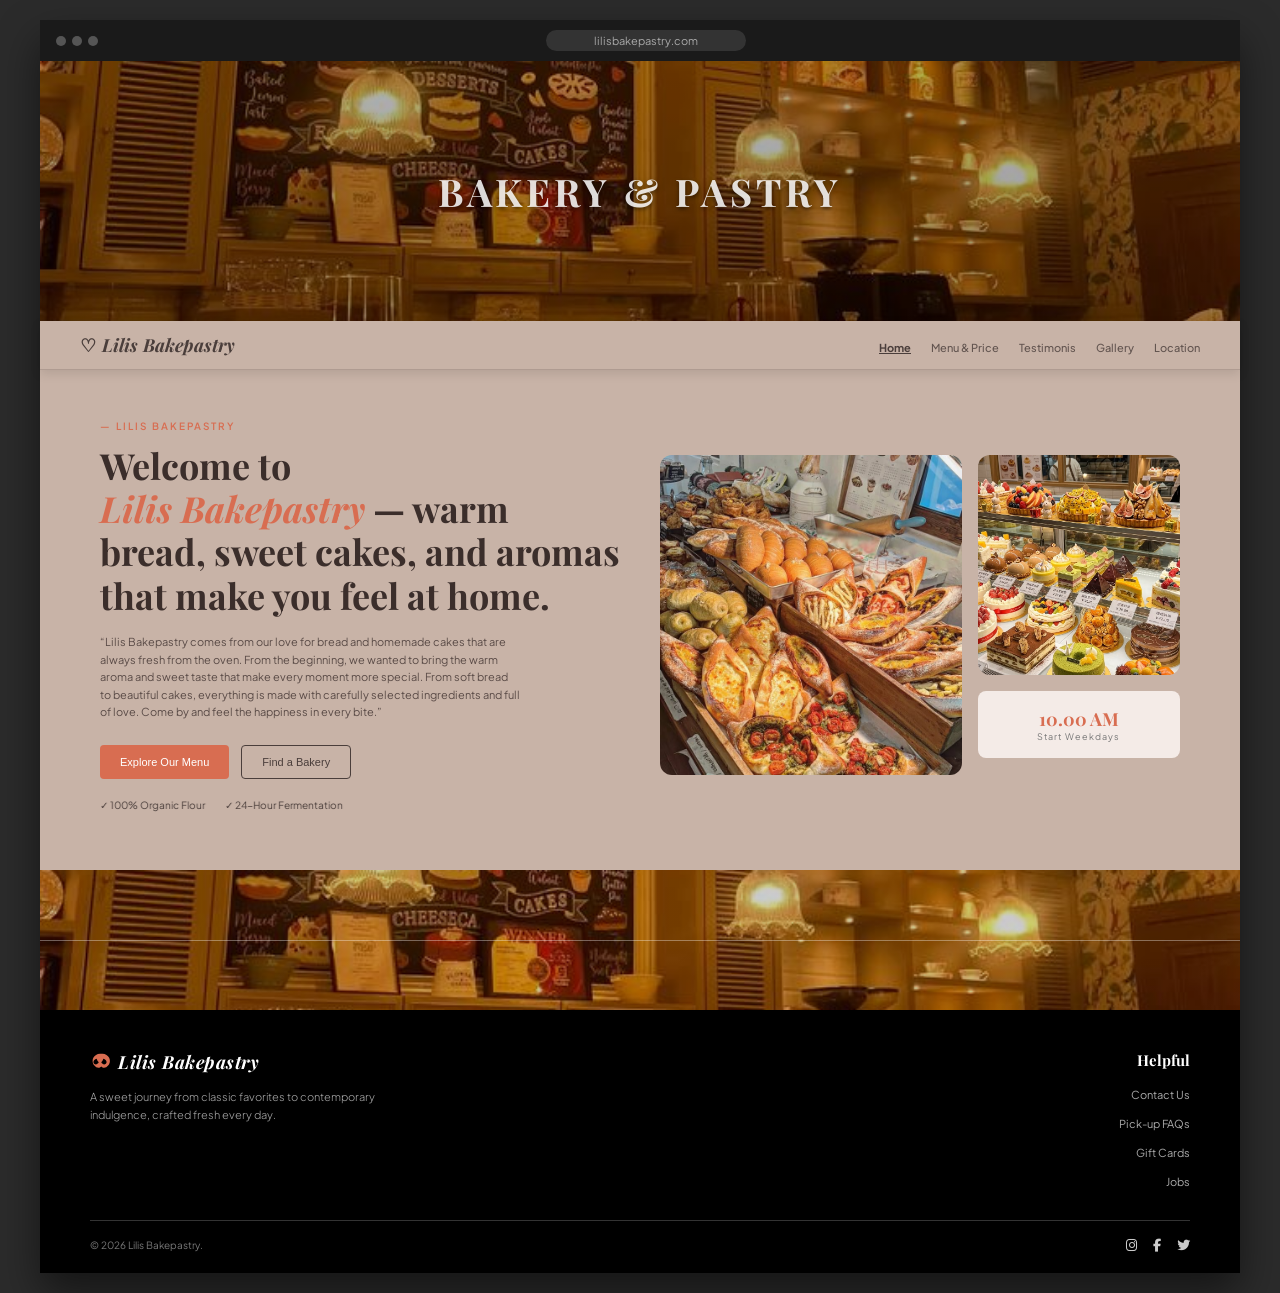
==== commit 01785b70: "index.html" ====
--- a/index.html
+++ b/index.html
@@ -3,7 +3,7 @@
 
 <head>
     <link rel="stylesheet" href="style.css" />
-    <script src="script.js"></script>
+    <script src="script.js" defer></script>
     <meta charset="UTF-8" />
     <meta name="viewport" content="width=device-width, initial-scale=1.0" />
     <title>Lilis Bakepastry</title>
@@ -11,7 +11,6 @@
     <link rel="preconnect" href="https://fonts.gstatic.com" crossorigin />
     <link href="https://fonts.googleapis.com/css2?family=Playfair+Display:ital,wght@0,500;0,600;0,700;1,400&family=Plus+Jakarta+Sans:wght@400;500;600&display=swap" rel="stylesheet" />
     <link rel="stylesheet" href="https://cdnjs.cloudflare.com/ajax/libs/font-awesome/6.4.0/css/all.min.css" />
-   
 </head>
 
 <body>
@@ -295,7 +294,7 @@
                             <label for="filter-bintang" style="font-size: 0.9rem; color: #555;">Star Filter:</label>
                             <select id="filter-bintang" onchange="renderPEKERJAANs()" style="padding: 6px 12px; border-radius: 6px; border: 1px solid #ccc; background: #fff;">
                                 <option value="all">View all stars</option>
-                                <option style="color: #ffc107;" value="5" >★★★★★</option>
+                                <option style="color: #ffc107;" value="5">★★★★★</option>
                                 <option style="color: #ffc107;" value="4">★★★★</option>
                                 <option style="color: #ffc107;" value="3">★★★</option>
                                 <option style="color: #ffc107;" value="2">★★</option>
@@ -399,8 +398,6 @@
                         </ul>
                     </div>
                 </div>
-
-               
 
                 <div class="footer-divider"></div>
 
@@ -531,6 +528,8 @@
         </div>
     </div>
 
+    <!-- Script dimasukkan di paling bawah sebelum penutup body -->
+    <script src="script.js"></script>
 </body>
 
-</html>+</html>
--- a/style.css
+++ b/style.css
@@ -1153,4 +1153,4 @@
         .table-rekap th {
             background: #f8f9fa;
             font-weight: 600;
-        }+        }
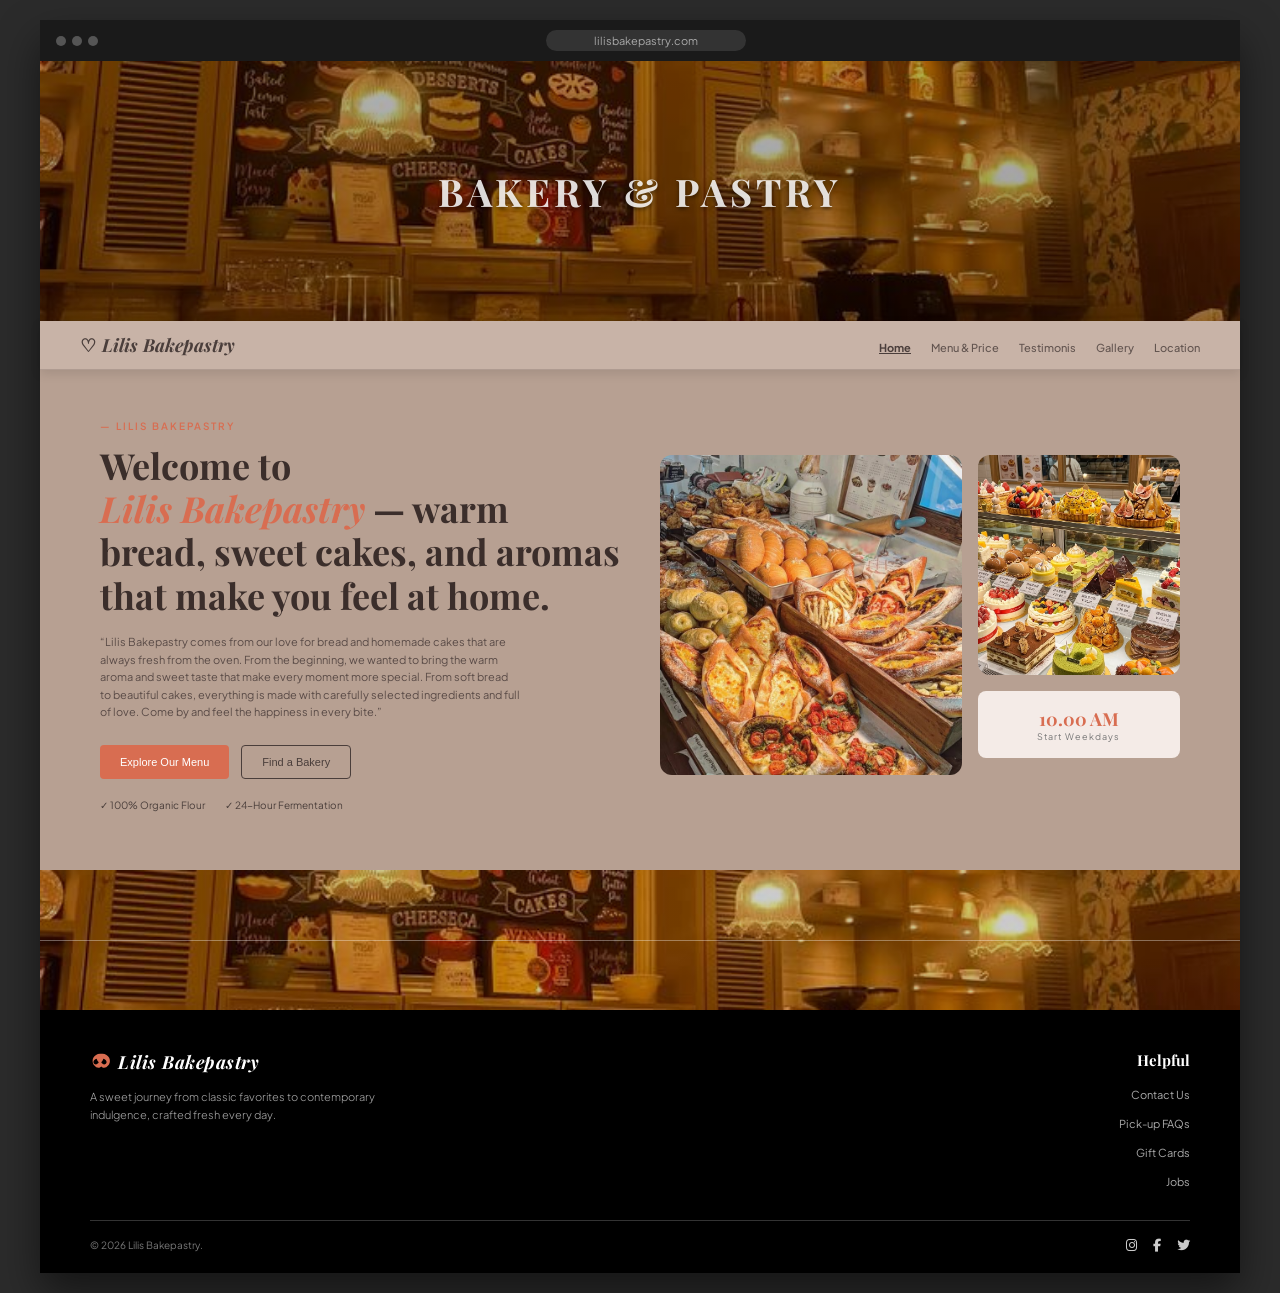
==== commit d041a25a: "index.html" ====
--- a/index.html
+++ b/index.html
@@ -3,7 +3,6 @@
 
 <head>
     <link rel="stylesheet" href="style.css" />
-    <script src="script.js" defer></script>
     <meta charset="UTF-8" />
     <meta name="viewport" content="width=device-width, initial-scale=1.0" />
     <title>Lilis Bakepastry</title>
@@ -164,13 +163,13 @@
             <div id="testi-anchor" style="margin-top: 40px;">
                 
                 <!-- STATUS BAR ADMIN -->
-                <div class="admin-status-bar" id="admin-bar">
+                <div class="admin-status-bar" id="admin-bar" style="display: none;">
                     <span><i class="fa-solid fa-user-shield"></i> <strong>Mode Admin / Owner Aktif:</strong> Kelola ulasan & cek rekap data pesanan masuk.</span>
                     <button onclick="logoutAdmin()" style="background: #e74c3c; color: white; border: none; padding: 4px 10px; border-radius: 4px; cursor: pointer;">Keluar Admin</button>
                 </div>
 
                 <!-- DASHBOARD REKAP ORDERAN ADMIN -->
-                <div class="admin-dashboard-panel">
+                <div class="admin-dashboard-panel" id="admin-panel" style="display: none;">
                     <div style="display: flex; justify-content: space-between; align-items: center; margin-bottom: 16px;">
                         <h3 style="font-family: 'Playfair Display', serif; color: #2c3e50;"><i class="fa-solid fa-chart-line"></i> Rekapitulasi Pesanan Website</h3>
                         <button onclick="clearAllOrders()" style="background: #ffeded; color: #d9534f; border: 1px solid #f5c6cb; padding: 6px 12px; border-radius: 6px; cursor: pointer; font-size: 0.8rem;">
@@ -292,7 +291,8 @@
                         </div>
                         <div style="display: flex; align-items: center; gap: 10px;">
                             <label for="filter-bintang" style="font-size: 0.9rem; color: #555;">Star Filter:</label>
-                            <select id="filter-bintang" onchange="renderPEKERJAANs()" style="padding: 6px 12px; border-radius: 6px; border: 1px solid #ccc; background: #fff;">
+                            <!-- DIPERBAIKI: Mengarahkan event onchange ke renderTestimoni() -->
+                            <select id="filter-bintang" onchange="renderTestimoni()" style="padding: 6px 12px; border-radius: 6px; border: 1px solid #ccc; background: #fff;">
                                 <option value="all">View all stars</option>
                                 <option style="color: #ffc107;" value="5">★★★★★</option>
                                 <option style="color: #ffc107;" value="4">★★★★</option>
@@ -528,7 +528,7 @@
         </div>
     </div>
 
-    <!-- Script dimasukkan di paling bawah sebelum penutup body -->
+    <!-- Script dimasukkan di bagian paling bawah agar seluruh DOM siap -->
     <script src="script.js"></script>
 </body>
 
--- a/style.css
+++ b/style.css
@@ -154,7 +154,7 @@
 .page-section {
     display: none;
     padding: 50px 60px;
-    background-color: #c8b3a7;
+    background-color: #b7a092;
     min-height: 500px;
     scroll-margin-top: 60px;
 }
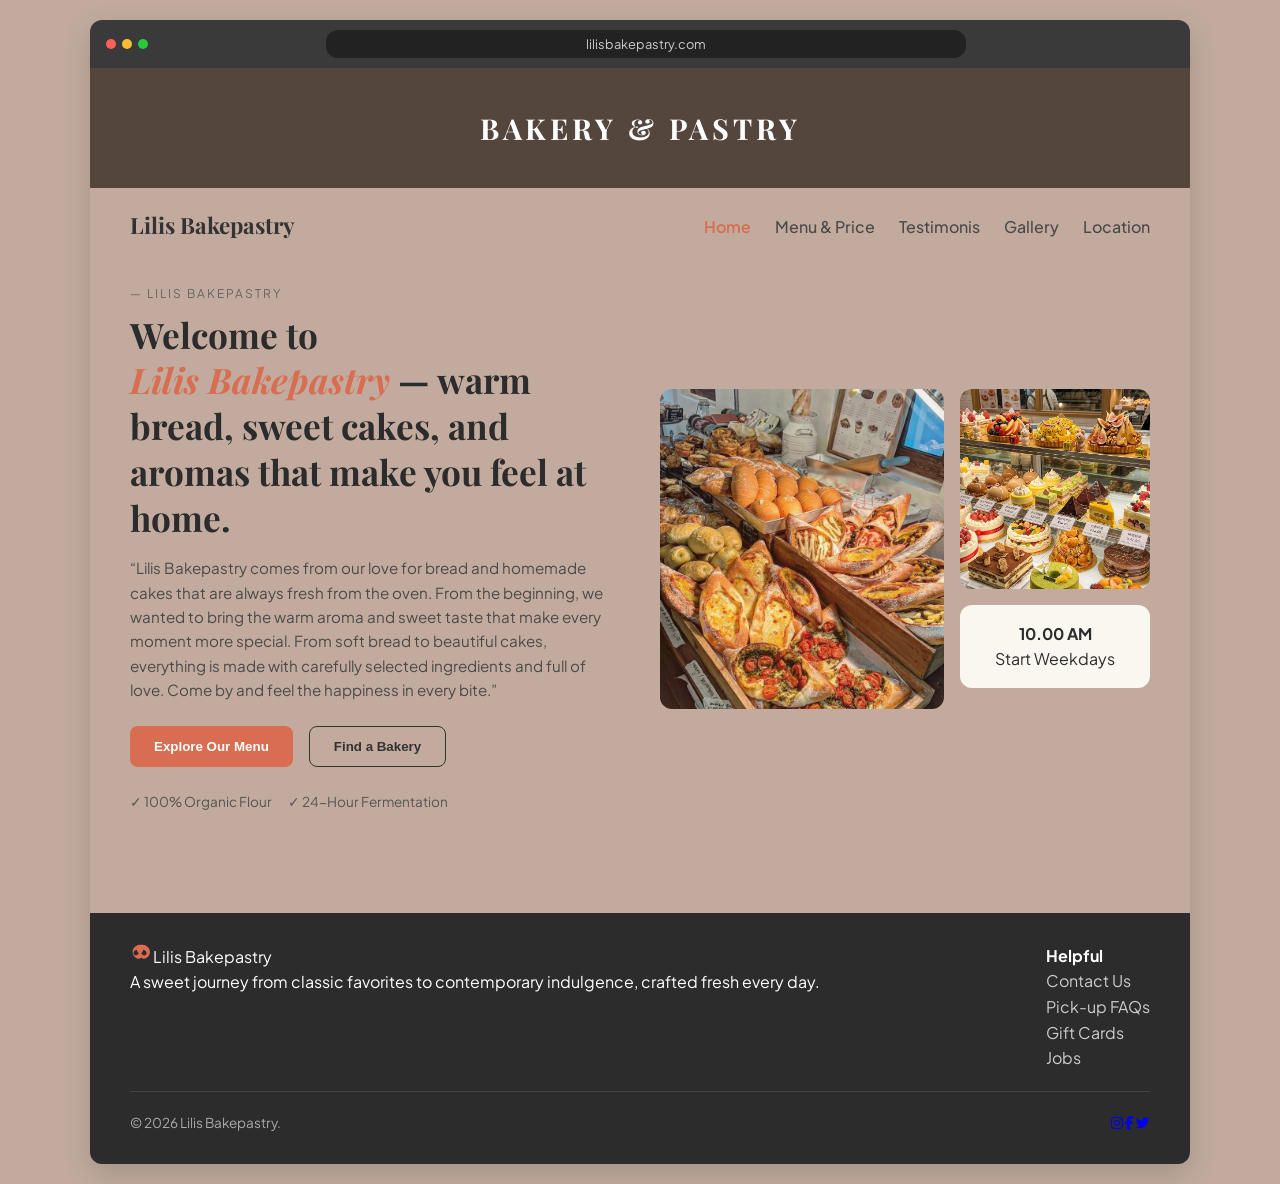
==== commit 7eddf4ec: "index.html" ====
--- a/index.html
+++ b/index.html
@@ -2,14 +2,15 @@
 <html lang="id">
 
 <head>
-    <link rel="stylesheet" href="style.css" />
     <meta charset="UTF-8" />
     <meta name="viewport" content="width=device-width, initial-scale=1.0" />
     <title>Lilis Bakepastry</title>
+    <link rel="stylesheet" href="style.css" />
     <link rel="preconnect" href="https://fonts.googleapis.com" />
     <link rel="preconnect" href="https://fonts.gstatic.com" crossorigin />
     <link href="https://fonts.googleapis.com/css2?family=Playfair+Display:ital,wght@0,500;0,600;0,700;1,400&family=Plus+Jakarta+Sans:wght@400;500;600&display=swap" rel="stylesheet" />
     <link rel="stylesheet" href="https://cdnjs.cloudflare.com/ajax/libs/font-awesome/6.4.0/css/all.min.css" />
+    <script src="script.js" defer></script>
 </head>
 
 <body>
@@ -169,7 +170,7 @@
                 </div>
 
                 <!-- DASHBOARD REKAP ORDERAN ADMIN -->
-                <div class="admin-dashboard-panel" id="admin-panel" style="display: none;">
+                <div class="admin-dashboard-panel" id="admin-dashboard" style="display: none;">
                     <div style="display: flex; justify-content: space-between; align-items: center; margin-bottom: 16px;">
                         <h3 style="font-family: 'Playfair Display', serif; color: #2c3e50;"><i class="fa-solid fa-chart-line"></i> Rekapitulasi Pesanan Website</h3>
                         <button onclick="clearAllOrders()" style="background: #ffeded; color: #d9534f; border: 1px solid #f5c6cb; padding: 6px 12px; border-radius: 6px; cursor: pointer; font-size: 0.8rem;">
@@ -285,13 +286,12 @@
                 <div id="review-list-container">
                     <div class="rating-summary-card" style="background: #fff; padding: 18px 24px; border-radius: 12px; display: flex; justify-content: space-between; align-items: center; margin-bottom: 30px;">
                         <div style="display: flex; align-items: center; gap: 10px; font-size: 1.1rem; font-weight: 600;">
-                            <span style="font-size: 1.5rem; font-weight: 700; color: #d86d51;">4.9</span> / 5.0 
+                            <span style="font-size: 1.5rem; font-weight: 700; color: #d86d51;" id="avg-rating-text">4.9</span> / 5.0 
                             <span style="color: #ffc107;">★★★★★</span>
                             <span style="color: #666; font-weight: 400; font-size: 0.95rem;">(Customer Reviews)</span>
                         </div>
                         <div style="display: flex; align-items: center; gap: 10px;">
                             <label for="filter-bintang" style="font-size: 0.9rem; color: #555;">Star Filter:</label>
-                            <!-- DIPERBAIKI: Mengarahkan event onchange ke renderTestimoni() -->
                             <select id="filter-bintang" onchange="renderTestimoni()" style="padding: 6px 12px; border-radius: 6px; border: 1px solid #ccc; background: #fff;">
                                 <option value="all">View all stars</option>
                                 <option style="color: #ffc107;" value="5">★★★★★</option>
@@ -307,7 +307,7 @@
 
                     <div id="wrapper-btn-testi" style="text-align: center; margin-top: 30px;">
                         <button id="btn-toggle-all-testi" class="btn-see-all" onclick="toggleAllTestimoni()">
-                            View all
+                            Lihat Semua Testimoni
                         </button>
                     </div>
                 </div>
@@ -336,8 +336,11 @@
                     Full View Gallery
                 </button>
             </div>
-
-            <div id="location-anchor" style="padding-top: 30px">
+        </section>
+
+        <!-- PAGE LOCATION -->
+        <section id="page-location" class="page-section">
+            <div id="location-anchor" style="padding-top: 10px">
                 <div class="section-tag">— FIND US</div>
                 <h2 class="section-title">
                     Come say hello. <br /> Warm bread awaits you.
@@ -505,7 +508,7 @@
                         </div>
 
                         <div style="display: flex; justify-content: space-between; align-items: center; background: #fafafa; padding: 8px 12px; border-radius: 6px; font-size: 0.85rem;">
-                            <span>Custom Cake / Bento Cake (Rp 50.000-1.000.000)</span>
+                            <span>Custom Cake / Bento Cake (Rp 50.000)</span>
                             <input type="number" class="multi-item-qty" data-name="Custom Cake / Bento Cake" data-price="50000" min="0" value="0" oninput="calculateMultiTotal()" style="width: 60px; padding: 4px; border-radius: 4px; border: 1px solid #ccc;" />
                         </div>
                     </div>
@@ -527,9 +530,6 @@
             </form>
         </div>
     </div>
-
-    <!-- Script dimasukkan di bagian paling bawah agar seluruh DOM siap -->
-    <script src="script.js"></script>
 </body>
 
 </html>
--- a/style.css
+++ b/style.css
@@ -1,39 +1,32 @@
-/* ============================================================
-   1. RESET & BASIC STYLES
-   ============================================================ */
-
 * {
+    box-sizing: border-box;
     margin: 0;
     padding: 0;
-    box-sizing: border-box;
 }
 
 body {
-    background-color: #2b2b2b;
-    font-family: "Plus Jakarta Sans", sans-serif;
-    color: #4a3e3b;
-    display: flex;
-    justify-content: center;
-    padding: 20px 0;
-}
-
-/* Mockup Browser Container */
+    font-family: 'Plus Jakarta Sans', sans-serif;
+    background-color: #C2AB9E;
+    color: #2c2c2c;
+    line-height: 1.6;
+    padding: 20px;
+}
+
 .browser-container {
-    width: 100%;
-    max-width: 1200px;
-    background-color: #c8b3a7;
-    border-radius: 12px;
-    overflow: visible !important;
-    box-shadow: 0 20px 40px rgba(0, 0, 0, 0.5);
-}
-
-/* Top Bar Simulation */
+    max-width: 1100px;
+    margin: 0 auto;
+    background-color: #C2AB9E;
+    border-radius: 12px;
+    overflow: hidden;
+    box-shadow: 0 10px 30px rgba(0, 0, 0, 0.15);
+}
+
 .browser-top-bar {
-    background-color: #1a1a1a;
+    background-color: #3a3a3a;
     padding: 10px 16px;
     display: flex;
-    justify-content: space-between;
     align-items: center;
+    justify-content: space-between;
 }
 
 .browser-dots {
@@ -45,164 +38,107 @@
     width: 10px;
     height: 10px;
     border-radius: 50%;
-    background-color: #555;
+    background-color: #ff5f56;
+}
+
+.dot:nth-child(2) {
+    background-color: #ffbd2e;
+}
+
+.dot:nth-child(3) {
+    background-color: #27c93f;
 }
 
 .browser-search {
-    background-color: #333;
-    color: #aaa;
+    background-color: #222;
+    color: #ccc;
+    font-size: 0.8rem;
     padding: 4px 16px;
-    border-radius: 20px;
-    font-size: 11px;
-    width: 200px;
+    border-radius: 12px;
+    width: 60%;
     text-align: center;
 }
 
-/* ============================================================
-   2. HERO BANNER & NAVIGATION
-   ============================================================ */
-
 .hero-banner {
-    position: relative;
-    height: 260px;
-    background: linear-gradient(rgba(0, 0, 0, 0.3), rgba(0, 0, 0, 0.4)), url("cakery.jpg") center/cover;
+    background: linear-gradient(rgba(0, 0, 0, 0.4), rgba(0, 0, 0, 0.4)), url('hero.jpg') center/cover;
+    height: 120px;
     display: flex;
     align-items: center;
     justify-content: center;
+    background-color: #8c7365;
 }
 
 .hero-banner-title {
-    font-family: "Playfair Display", serif;
-    color: rgba(255, 255, 255, 0.85);
-    font-size: 38px;
+    font-family: 'Playfair Display', serif;
+    color: #fff;
     letter-spacing: 4px;
-    text-transform: uppercase;
-    text-shadow: 0 2px 4px rgba(0, 0, 0, 0.5);
+    font-size: 1.8rem;
 }
 
 nav {
-    background-color: #c8b3a7;
-    padding: 12px 40px;
     display: flex;
     justify-content: space-between;
     align-items: center;
-    border-bottom: 1px solid rgba(74, 62, 59, 0.2);
-    position: sticky !important;
-    top: 0 !important;
-    z-index: 9999 !important;
-    box-shadow: 0 4px 10px rgba(0, 0, 0, 0.1);
+    padding: 20px 40px;
+    background-color: #C2AB9E;
 }
 
 .brand-logo {
-    font-family: "Playfair Display", serif;
+    font-family: 'Playfair Display', serif;
+    font-size: 1.4rem;
     font-weight: 700;
-    font-style: italic;
-    font-size: 18px;
-    color: #4a3e3b;
-    display: flex;
-    align-items: center;
-    gap: 6px;
-    cursor: pointer;
-}
-
-.brand-logo::before {
-    content: "♡";
-    font-style: normal;
+    cursor: pointer;
+    color: #333;
 }
 
 .nav-links {
     display: flex;
-    gap: 20px;
     list-style: none;
+    gap: 24px;
 }
 
 .nav-links a {
     text-decoration: none;
-    color: #4a3e3b;
-    font-size: 11px;
+    color: #4a4a4a;
     font-weight: 500;
-    opacity: 0.8;
-    transition: all 0.2s;
-    cursor: pointer;
-}
-
-.nav-links a:hover,
-.nav-links a.active {
-    opacity: 1;
-    font-weight: 700;
-    text-decoration: underline;
-}
-
-/* Direct Click Handler Guarantees */
-header, nav, footer, .site-footer, .nav-links, .footer-nav-links {
-    z-index: 9999 !important;
-    pointer-events: auto !important;
-}
-
-nav a, footer a, .nav-links a, .footer-nav-links a,
-.brand-logo, .btn-primary, .btn-secondary {
-    pointer-events: auto !important;
-    cursor: pointer !important;
-    position: relative;
-    z-index: 10000 !important;
-}
-
-/* ============================================================
-   3. SECTIONS & PAGES SYSTEM
-   ============================================================ */
+    cursor: pointer;
+    transition: color 0.3s;
+}
+
+.nav-links a.active, .nav-links a:hover {
+    color: #D86D51;
+    font-weight: 600;
+}
 
 .page-section {
     display: none;
-    padding: 50px 60px;
-    background-color: #b7a092;
-    min-height: 500px;
-    scroll-margin-top: 60px;
+    padding: 20px 40px 60px;
 }
 
 .page-section.active-page {
     display: block;
-    animation: smoothPageIn 0.4s cubic-bezier(0.16, 1, 0.3, 1) forwards;
-}
-
-@keyframes smoothPageIn {
-    from {
-        opacity: 0;
-        transform: translateY(12px);
-    }
-    to {
-        opacity: 1;
-        transform: translateY(0);
-    }
-}
-
-/* Common Typography */
+}
+
 .section-tag {
-    font-size: 10px;
+    font-size: 0.75rem;
     letter-spacing: 2px;
+    color: #666;
+    margin-bottom: 8px;
     text-transform: uppercase;
-    color: #d86d51;
-    margin-bottom: 12px;
-    font-weight: 600;
 }
 
 .section-title {
-    font-family: "Playfair Display", serif;
-    font-size: 36px;
-    color: #3b2e2b;
-    line-height: 1.2;
+    font-family: 'Playfair Display', serif;
+    font-size: 2.2rem;
+    line-height: 1.3;
     margin-bottom: 16px;
 }
 
 .highlight-text {
-    color: #d86d51;
+    color: #D86D51;
     font-style: italic;
 }
 
-/* ============================================================
-   4. PAGE SPECIFIC LAYOUTS
-   ============================================================ */
-
-/* Home Page */
 .home-grid {
     display: grid;
     grid-template-columns: 1fr 1fr;
@@ -211,44 +147,47 @@
 }
 
 .home-text-desc {
-    font-size: 11px;
-    line-height: 1.6;
-    color: #5a4b47;
+    color: #4a4a4a;
+    font-size: 0.95rem;
     margin-bottom: 24px;
-    max-width: 420px;
 }
 
 .btn-group {
     display: flex;
-    gap: 12px;
-    margin-bottom: 20px;
+    gap: 16px;
+    margin-bottom: 24px;
 }
 
 .btn-primary {
-    background-color: #d86d51;
-    color: #fff;
-    padding: 10px 20px;
+    background-color: #D86D51;
+    color: white;
     border: none;
-    border-radius: 4px;
-    font-size: 11px;
-    cursor: pointer;
+    padding: 12px 24px;
+    border-radius: 8px;
+    font-weight: 600;
+    cursor: pointer;
+    transition: background 0.3s;
+}
+
+.btn-primary:hover {
+    background-color: #c05a40;
 }
 
 .btn-secondary {
     background-color: transparent;
-    color: #4a3e3b;
-    padding: 10px 20px;
-    border: 1px solid #4a3e3b;
-    border-radius: 4px;
-    font-size: 11px;
+    color: #333;
+    border: 1px solid #333;
+    padding: 12px 24px;
+    border-radius: 8px;
+    font-weight: 600;
     cursor: pointer;
 }
 
 .badges {
     display: flex;
-    gap: 20px;
-    font-size: 10px;
-    color: #4a3e3b;
+    gap: 16px;
+    font-size: 0.85rem;
+    color: #555;
 }
 
 .home-images {
@@ -259,8 +198,8 @@
 .img-card-main {
     width: 60%;
     height: 320px;
-    border-radius: 12px;
     object-fit: cover;
+    border-radius: 12px;
 }
 
 .img-side-container {
@@ -272,885 +211,269 @@
 
 .img-card-sub {
     width: 100%;
-    height: 220px;
-    border-radius: 12px;
+    height: 200px;
     object-fit: cover;
+    border-radius: 12px;
 }
 
 .opening-box {
-    background-color: #f4ebe7;
+    background-color: #FAF6F0;
     padding: 16px;
-    border-radius: 8px;
+    border-radius: 12px;
     text-align: center;
 }
 
-.opening-box h4 {
-    font-family: "Playfair Display", serif;
-    font-size: 18px;
-    color: #d86d51;
-}
-
-.opening-box p {
-    font-size: 9px;
-    color: #777;
-    letter-spacing: 1px;
-}
-
-/* Menu Page */
-.menu-description {
-    font-size: 11px;
-    color: #5a4b47;
-    max-width: 500px;
-    margin-bottom: 20px;
-}
-
 .horizontal-scroll-container {
-    width: 100%;
     overflow-x: auto;
-    padding-bottom: 15px;
-    margin-bottom: 50px;
-    scroll-behavior: smooth;
-}
-
-.horizontal-scroll-container::-webkit-scrollbar {
-    height: 6px;
-}
-
-.horizontal-scroll-container::-webkit-scrollbar-thumb {
-    background: #d86d51;
-    border-radius: 10px;
-}
-
-.horizontal-scroll-container::-webkit-scrollbar-track {
-    background: rgba(0, 0, 0, 0.05);
+    padding-bottom: 20px;
 }
 
 .menu-cards-wrapper {
     display: flex;
-    gap: 32px;
-    width: max-content;
+    gap: 20px;
 }
 
 .menu-card {
-    width: 220px;
-    border: 1px dashed #d86d51;
-    border-radius: 8px;
-    padding: 12px;
-    background-color: rgba(255, 255, 255, 0.454);
-    display: flex;
-    flex-direction: column;
-    justify-content: space-between;
-    transition: transform 0.4s cubic-bezier(0.34, 1.56, 0.64, 1), box-shadow 0.4s ease !important;
-}
-
-.menu-card:hover {
-    transform: translateY(-10px) scale(1.02) !important;
-    box-shadow: 0 16px 30px rgba(216, 109, 81, 0.2) !important;
+    min-width: 280px;
+    background: #FAF6F0;
+    padding: 16px;
+    border-radius: 12px;
+    box-shadow: 0 4px 10px rgba(0,0,0,0.05);
 }
 
 .menu-card img {
     width: 100%;
-    height: 130px;
+    height: 180px;
     object-fit: cover;
-    border-radius: 6px;
-    margin-bottom: 10px;
+    border-radius: 8px;
+    margin-bottom: 12px;
 }
 
 .menu-title-row {
     display: flex;
     justify-content: space-between;
-    align-items: center;
-    margin-bottom: 6px;
-}
-
-.menu-card h4 {
-    font-size: 12px;
-    font-weight: 600;
+    margin-bottom: 8px;
 }
 
 .menu-price {
-    font-size: 11px;
-    color: #d86d51;
-    font-weight: 700;
-}
-
-.menu-card p {
-    font-size: 9px;
-    color: #666;
-    line-height: 1.4;
-    margin-bottom: 12px;
+    color: #D86D51;
+    font-weight: 600;
 }
 
 .order-link {
-    font-size: 9px;
-    color: #4a3e3b;
-    text-decoration: none;
-    font-weight: 600;
-}
-
-/* Testimonials */
+    display: inline-block;
+    margin-top: 12px;
+    color: #D86D51;
+    font-weight: 600;
+    cursor: pointer;
+}
+
+/* Testimoni & Tab Actions */
+.btn-tab-active {
+    background: #D86D51;
+    color: white;
+    border: none;
+    padding: 10px 20px;
+    border-radius: 8px;
+    cursor: pointer;
+    font-weight: 600;
+}
+
+.btn-tab-inactive {
+    background: #FAF6F0;
+    color: #333;
+    border: none;
+    padding: 10px 20px;
+    border-radius: 8px;
+    cursor: pointer;
+    font-weight: 600;
+}
+
 .testi-grid {
     display: grid;
-    grid-template-columns: repeat(3, 1fr);
-    gap: 16px;
-    margin-top: 20px;
-}
-
-.testi-card {
-    background-color: #f4ebe7;
+    grid-template-columns: repeat(auto-fill, minmax(300px, 1fr));
+    gap: 20px;
+}
+
+.card-testi {
+    background: #FAF6F0;
     padding: 20px;
-    border-radius: 8px;
-}
-
-.testi-icon {
-    font-size: 16px;
-    color: #d86d51;
-    margin-bottom: 8px;
-}
-
-.testi-card p {
-    font-size: 10px;
-    line-height: 1.5;
-    color: #5a4b47;
-    margin-bottom: 12px;
-}
-
-.testi-author {
-    font-size: 11px;
-    font-weight: 700;
-}
-
-.testi-role {
-    font-size: 8px;
-    color: #888;
-}
-
-/* Gallery & Location */
+    border-radius: 12px;
+    box-shadow: 0 4px 10px rgba(0,0,0,0.05);
+    display: flex;
+    flex-direction: column;
+    justify-content: space-between;
+}
+
+.btn-see-all {
+    background: #D86D51;
+    color: white;
+    border: none;
+    padding: 12px 32px;
+    border-radius: 8px;
+    font-weight: 600;
+    cursor: pointer;
+}
+
+.star-rating {
+    display: flex;
+    flex-direction: row-reverse;
+    justify-content: flex-end;
+    font-size: 1.5rem;
+}
+
+.star-rating input {
+    display: none;
+}
+
+.star-rating label {
+    color: #ccc;
+    cursor: pointer;
+    padding: 0 2px;
+}
+
+.star-rating input:checked ~ label,
+.star-rating label:hover,
+.star-rating label:hover ~ label {
+    color: #ffc107;
+}
+
+/* Modal Styling */
+.order-modal {
+    display: none;
+    position: fixed;
+    top: 0;
+    left: 0;
+    width: 100%;
+    height: 100%;
+    background: rgba(0,0,0,0.5);
+    z-index: 1000;
+    justify-content: center;
+    align-items: center;
+}
+
+.order-modal-content {
+    background: white;
+    padding: 24px;
+    border-radius: 12px;
+    width: 90%;
+    max-width: 450px;
+    position: relative;
+}
+
+.close-modal {
+    position: absolute;
+    right: 16px;
+    top: 12px;
+    font-size: 1.5rem;
+    cursor: pointer;
+}
+
+.price-summary-box {
+    background: #fafafa;
+    padding: 10px 14px;
+    border-radius: 8px;
+    display: flex;
+    justify-content: space-between;
+    margin-bottom: 14px;
+    font-weight: 600;
+}
+
 .gallery-grid {
     display: grid;
     grid-template-columns: repeat(4, 1fr);
-    gap: 12px;
-    margin-bottom: 20px;
+    gap: 16px;
+    margin-bottom: 24px;
 }
 
 .gallery-grid img {
     width: 100%;
-    height: 120px;
+    height: 200px;
     object-fit: cover;
-    border-radius: 8px;
+    border-radius: 12px;
+}
+
+.hidden-gallery {
+    display: none;
 }
 
 .location-grid {
     display: grid;
     grid-template-columns: 1fr 1fr;
     gap: 30px;
-    align-items: center;
+}
+
+.location-img {
+    width: 100%;
+    height: 300px;
+    object-fit: cover;
+    border-radius: 12px;
 }
 
 .info-item {
-    margin-bottom: 12px;
+    margin-bottom: 16px;
 }
 
 .info-item h5 {
-    font-size: 11px;
-    font-weight: 700;
-    color: #3b2e2b;
-}
-
-.info-item p {
-    font-size: 10px;
-    color: #666;
-}
-
-.location-img {
-    width: 100%;
-    max-width: 300px;
-    height: 300px;
-    border-radius: 8px;
-    object-fit: cover;
-}
-
-/* ============================================================
-   5. FOOTER STYLES
-   ============================================================ */
+    font-weight: 600;
+    color: #D86D51;
+}
 
 .site-footer {
-    width: 100%;
-    background-color: #000000;
-    color: #ffffff;
-    overflow: hidden;
-}
-
-.footer-hero-banner {
-    position: relative;
-    width: 100%;
-    height: 140px;
-    background: linear-gradient(rgba(0, 0, 0, 0.2), rgba(0, 0, 0, 0.2)), url("cakery.jpg") center/cover no-repeat;
-    display: flex;
-    align-items: center;
-}
-
-.footer-hero-banner::after {
-    content: "";
-    position: absolute;
-    width: 100%;
-    height: 1px;
-    background-color: rgba(255, 255, 255, 0.35);
-}
-
-.footer-main-content {
-    padding: 40px 50px 20px 50px;
+    background-color: #2c2c2c;
+    color: #fff;
+    padding: 30px 40px;
+    margin-top: 40px;
 }
 
 .footer-top-row {
     display: flex;
     justify-content: space-between;
-    align-items: flex-start;
-    margin-bottom: 30px;
-}
-
-.footer-brand-section {
-    max-width: 320px;
-}
-
-.footer-logo {
-    display: flex;
-    align-items: center;
-    gap: 8px;
-    margin-bottom: 14px;
-    cursor: pointer;
-}
-
-.footer-logo-text {
-    font-family: "Playfair Display", serif;
-    font-size: 18px;
-    font-weight: 700;
-    font-style: italic;
-    color: #ffffff;
-    letter-spacing: 0.5px;
-}
-
-.footer-description {
-    font-size: 11px;
-    line-height: 1.6;
-    color: #aaaaaa;
-    font-weight: 300;
-}
-
-.footer-helpful-section {
-    text-align: right;
-}
-
-.footer-helpful-title {
-    font-family: "Playfair Display", serif;
-    font-size: 15px;
-    font-weight: 700;
-    color: #ffffff;
-    margin-bottom: 12px;
 }
 
 .footer-helpful-links {
     list-style: none;
-    display: flex;
-    flex-direction: column;
-    gap: 8px;
 }
 
 .footer-helpful-links a {
-    color: #aaaaaa;
+    color: #ccc;
     text-decoration: none;
-    font-size: 11px;
-    font-weight: 400;
-    transition: color 0.2s;
-}
-
-.footer-helpful-links a:hover {
-    color: #ffffff;
-}
-
-
-.footer-nav-links {
-    list-style: none;
-    display: flex;
-    align-items: baseline;
-    gap: 20px;
-}
-
-.footer-nav-links a {
-    color: #ffffff;
-    text-decoration: none;
-    font-family: "Playfair Display", serif;
-    font-size: 11px;
-    opacity: 0.75;
-    transition: all 0.2s;
-    cursor: pointer;
-}
-
-.footer-nav-links a:hover,
-.footer-nav-links a.footer-active {
-    opacity: 1;
-    font-size: 15px;
-    font-weight: 600;
 }
 
 .footer-divider {
-    width: 100%;
-    height: 1px;
-    background-color: rgba(255, 255, 255, 0.2);
-    margin-bottom: 16px;
+    border-top: 1px solid #444;
+    margin: 20px 0;
 }
 
 .footer-bottom-row {
     display: flex;
     justify-content: space-between;
-    align-items: center;
-}
-
-.footer-copyright {
-    font-size: 10px;
-    color: #777777;
-    font-weight: 400;
-}
-
-.footer-socials {
-    display: flex;
-    gap: 16px;
-}
-
-.footer-socials a {
-    color: #ffffff;
-    font-size: 13px;
-    text-decoration: none;
-    opacity: 0.8;
-    transition: opacity 0.2s;
-}
-
-.footer-socials a:hover {
-    opacity: 1;
-    color: #d86d51;
-}
-
-/* ============================================================
-   6. SCROLL ANIMATIONS (INTERSECTION OBSERVER TARGETS)
-   ============================================================ */
-
-.reveal-on-scroll {
-    opacity: 0;
-    z-index: 1;
-    will-change: opacity, transform;
-    transition: opacity 0.7s cubic-bezier(0.16, 1, 0.3, 1),
-                transform 0.7s cubic-bezier(0.16, 1, 0.3, 1) !important;
-}
-
-.reveal-on-scroll.is-visible {
-    opacity: 1 !important;
-    transform: translate(0, 0) scale(1) rotate(0deg) !important;
-}
-
-/* Direction Variants */
-.reveal-left { transform: translateX(-50px); }
-.reveal-right { transform: translateX(50px); }
-.reveal-up { transform: translateY(40px); }
-
-.reveal-zoom { 
-    transform: translateY(50px) scale(0.9) rotate(-2deg); 
-}
-.reveal-zoom:nth-child(even) { 
-    transform: translateY(50px) scale(0.9) rotate(2deg); 
-}
-
-/* Stagger Delays */
-.reveal-on-scroll.delay-1 { transition-delay: 0.1s !important; }
-.reveal-on-scroll.delay-2 { transition-delay: 0.2s !important; }
-.reveal-on-scroll.delay-3 { transition-delay: 0.3s !important; }
-
-/* ============================================================
-   7. MEDIA QUERIES (TABLET & MOBILE)
-   ============================================================ */
-
-/* Tablet (Max 992px) */
-@media screen and (max-width: 992px) {
-    body {
-        padding: 0;
-    }
-    .browser-container {
-        border-radius: 0;
-    }
-    .page-section {
-        padding: 40px 30px;
-    }
-    .home-grid {
-        grid-template-columns: 1fr;
-        gap: 30px;
-    }
-    .testi-grid {
-        grid-template-columns: repeat(2, 1fr);
-    }
-    .gallery-grid {
-        grid-template-columns: repeat(3, 1fr);
-    }
-    .location-grid {
-        grid-template-columns: 1fr;
-        gap: 24px;
-    }
-    .location-img {
-        max-width: 100%;
-        height: 250px;
-    }
-}
-
-/* Mobile (Max 600px) */
-@media screen and (max-width: 600px) {
-    .browser-top-bar {
-        display: none;
-    }
-    .hero-banner {
-        height: 180px;
-    }
-    .hero-banner-title {
-        font-size: 26px;
-        letter-spacing: 2px;
-    }
-    nav {
-        padding: 12px 16px;
-        flex-direction: column;
-        gap: 12px;
-    }
-    .nav-links {
-        gap: 12px;
-        flex-wrap: wrap;
-        justify-content: center;
-    }
-    .page-section {
-        padding: 30px 16px;
-    }
-    .section-title {
-        font-size: 26px;
-    }
-    .home-images {
-        flex-direction: column;
-    }
-    .img-card-main,
-    .img-side-container {
-        width: 100%;
-    }
-    .img-card-main {
-        height: 220px;
-    }
-    .img-card-sub {
-        height: 160px;
-    }
-    .testi-grid {
-        grid-template-columns: 1fr;
-    }
-    .gallery-grid {
-        grid-template-columns: repeat(2, 1fr);
-    }
-    .footer-main-content {
-        padding: 30px 20px 20px 20px;
-    }
-    .footer-top-row {
-        flex-direction: column;
-        gap: 24px;
-    }
-    .footer-helpful-section {
-        text-align: left;
-    }
-    .footer-bottom-row {
-        flex-direction: column-reverse;
-        gap: 12px;
-        align-items: flex-start;
-    }
-}
-
-/* ============================================================
-   8. SPECIAL SMOOTH ANIMATIONS UNTUK FOTO (HOME & GALLERY)
-   ============================================================ */
-
-/* Efek Hover Lembut pada Semua Gambar */
-.img-card-main, 
-.img-card-sub, 
-.gallery-grid img, 
-.location-img {
-    transition: transform 0.4s cubic-bezier(0.16, 1, 0.3, 1), 
-                box-shadow 0.4s ease, 
-                opacity 0.5s ease-in-out !important;
-}
-
-.img-card-main:hover, 
-.img-card-sub:hover, 
-.gallery-grid img:hover, 
-.location-img:hover {
-    transform: scale(1.03) translateY(-4px) !important;
-    box-shadow: 0 10px 25px rgba(0, 0, 0, 0.15) !important;
-}
-
-/* Kunci animasi hilang-muncul foto galeri saat 'Full View / Show Less' */
-.gallery-grid img.hidden-gallery {
-    display: none !important;
-    opacity: 0 !important;
-    transform: scale(0.9) translateY(20px) !important;
-}
-
-/* Animasi Smooth Fade-In saat Foto Tampil */
-.gallery-grid img.show-photo,
-.img-card-main.is-visible,
-.img-card-sub.is-visible {
-    animation: smoothPhotoIn 0.6s cubic-bezier(0.16, 1, 0.3, 1) forwards !important;
-}
-
-/* Animasi Smooth Fade-Out saat Foto Menghilang */
-.gallery-grid img.hide-photo {
-    animation: smoothPhotoOut 0.4s cubic-bezier(0.16, 1, 0.3, 1) forwards !important;
-}
-
-@keyframes smoothPhotoIn {
-    0% {
-        opacity: 0;
-        transform: scale(0.92) translateY(25px);
-    }
-    100% {
-        opacity: 1;
-        transform: scale(1) translateY(0);
-    }
-}
-
-@keyframes smoothPhotoOut {
-    0% {
-        opacity: 1;
-        transform: scale(1) translateY(0);
-    }
-    100% {
-        opacity: 0;
-        transform: scale(0.92) translateY(20px);
-    }
-}
-
-/* Tab Review Active & Inactive */
-.btn-tab-active {
-    background-color: #D86D51 !important;
-    color: #FFFFFF !important;
-    border: none;
-    padding: 10px 22px;
-    border-radius: 12px;
-    font-weight: 600;
-    cursor: pointer;
-    box-shadow: 0 4px 10px rgba(216, 109, 81, 0.25);
-    transition: all 0.3s ease;
-}
-
-.btn-tab-inactive {
-    background-color: #F3EEEA !important;
-    color: #4A4A4A !important;
-    border: none;
-    padding: 10px 22px;
-    border-radius: 12px;
-    font-weight: 600;
-    cursor: pointer;
-    transition: all 0.3s ease;
-}
-
-.btn-tab-inactive:hover {
-    background-color: #E8E2DC !important;
-}
-
-/* Bintang Interaktif 1-5 */
-.star-rating {
-    display: inline-flex;
-    flex-direction: row-reverse;
-    font-size: 1.8rem;
-    justify-content: flex-end;
-}
-
-.star-rating input {
-    display: none;
-}
-
-.star-rating label {
-    color: #e0e0e0;
-    cursor: pointer;
-    transition: color 0.2s ease;
-    margin-right: 4px;
-}
-
-.star-rating input:checked ~ label,
-.star-rating label:hover,
-.star-rating label:hover ~ label {
-    color: #ffc107;
-}
-
-/* Card Testimoni & Tombol Hapus */
-.testi-card {
-    position: relative;
-    background: #f4ebe7;
+    font-size: 0.85rem;
+    color: #aaa;
+}
+
+.admin-dashboard-panel {
+    background: #fff;
     padding: 20px;
     border-radius: 12px;
-    box-shadow: 0 2px 10px rgba(0,0,0,0.03);
-    margin-bottom: 20px;
-}
-
-.btn-delete-review {
-    position: absolute;
-    top: 15px;
-    right: 15px;
-    background: #ffeded;
-    color: #d9534f;
-    border: 1px solid #f5c6cb;
-    border-radius: 6px;
-    padding: 4px 8px;
-    font-size: 0.75rem;
-    cursor: pointer;
-    transition: all 0.2s ease;
-}
-
-.btn-delete-review:hover {
-    background: #d9534f;
-    color: white;
-}
-
-.hidden-testi {
-    display: none;
-}
-        /* Style Tab Review Toggle */
-        .btn-tab-active {
-            background-color: #D86D51 !important;
-            color: #FFFFFF !important;
-            border: none;
-            padding: 10px 22px;
-            border-radius: 12px;
-            font-weight: 600;
-            cursor: pointer;
-            box-shadow: 0 4px 10px rgba(216, 109, 81, 0.25);
-            transition: all 0.3s ease;
-        }
-
-        .btn-tab-inactive {
-            background-color: #F3EEEA !important;
-            color: #4A4A4A !important;
-            border: none;
-            padding: 10px 22px;
-            border-radius: 12px;
-            font-weight: 600;
-            cursor: pointer;
-            transition: all 0.3s ease;
-        }
-
-        .btn-tab-inactive:hover {
-            background-color: #E8E2DC !important;
-        }
-
-        /* Style Bintang Interaktif */
-        .star-rating {
-            display: inline-flex;
-            flex-direction: row-reverse;
-            font-size: 1.8rem;
-            justify-content: flex-end;
-        }
-
-        .star-rating input { display: none; }
-
-        .star-rating label {
-            color: #e0e0e0;
-            cursor: pointer;
-            transition: color 0.2s ease;
-            margin-right: 4px;
-        }
-
-        .star-rating input:checked ~ label,
-        .star-rating label:hover,
-        .star-rating label:hover ~ label {
-            color: #ffc107;
-        }
-
-        /* Style Card Testimoni */
-        .testi-card {
-            position: relative;
-            background: #fff;
-            padding: 20px;
-            border-radius: 12px;
-            box-shadow: 0 2px 10px rgba(0,0,0,0.03);
-            margin-bottom: 20px;
-        }
-
-        /* Kontrol Khusus Admin */
-        .admin-controls {
-            display: none;
-            position: absolute;
-            top: 12px;
-            right: 12px;
-            gap: 6px;
-        }
-
-        body.admin-mode .admin-controls { display: flex; }
-
-        .btn-admin-action {
-            background: #f0f0f0;
-            border: 1px solid #ccc;
-            border-radius: 6px;
-            padding: 4px 8px;
-            font-size: 0.75rem;
-            cursor: pointer;
-            transition: all 0.2s ease;
-        }
-
-        .btn-admin-action:hover {
-            background: #d86d51;
-            color: #fff;
-            border-color: #d86d51;
-        }
-
-        .btn-admin-delete {
-            background: #ffeded;
-            color: #d9534f;
-            border-color: #f5c6cb;
-        }
-
-        .btn-admin-delete:hover {
-            background: #d9534f;
-            color: white;
-        }
-
-        .hidden-testi { display: none !important; }
-
-        .btn-see-all {
-            background-color: #D86D51;
-            color: white;
-            border: none;
-            padding: 10px 24px;
-            border-radius: 8px;
-            font-weight: 600;
-            cursor: pointer;
-            box-shadow: 0 4px 10px rgba(216, 109, 81, 0.2);
-            transition: background 0.3s ease;
-        }
-
-        .btn-see-all:hover { background-color: #c05b41; }
-
-        .admin-status-bar {
-            display: none;
-            background: #2c3e50;
-            color: #fff;
-            padding: 10px 16px;
-            border-radius: 8px;
-            font-size: 0.85rem;
-            margin-bottom: 20px;
-            justify-content: space-between;
-            align-items: center;
-        }
-
-        body.admin-mode .admin-status-bar { display: flex; }
-
-        /* Panel Dashboard Admin */
-        .admin-dashboard-panel {
-            display: none;
-            background: #ffffff;
-            border: 2px solid #2c3e50;
-            border-radius: 12px;
-            padding: 24px;
-            margin-bottom: 30px;
-            box-shadow: 0 4px 15px rgba(0,0,0,0.08);
-        }
-
-        body.admin-mode .admin-dashboard-panel { display: block; }
-
-        /* Style Modal Pop-up Order Cepat */
-        .order-modal {
-            display: none;
-            position: fixed;
-            top: 0;
-            left: 0;
-            width: 100%;
-            height: 100%;
-            background-color: rgba(0, 0, 0, 0.5);
-            z-index: 9999;
-            justify-content: center;
-            align-items: center;
-        }
-
-        .order-modal-content {
-            background: #fff;
-            width: 90%;
-            max-width: 480px;
-            padding: 24px;
-            border-radius: 16px;
-            box-shadow: 0 8px 30px rgba(0,0,0,0.2);
-            position: relative;
-            animation: fadeIn 0.3s ease;
-        }
-
-        @keyframes fadeIn {
-            from { opacity: 0; transform: translateY(-10px); }
-            to { opacity: 1; transform: translateY(0); }
-        }
-
-        .close-modal {
-            position: absolute;
-            top: 16px;
-            right: 18px;
-            font-size: 1.5rem;
-            cursor: pointer;
-            color: #888;
-        }
-
-        .close-modal:hover { color: #333; }
-        
-        .order-link {
-            cursor: pointer;
-            color: #D86D51;
-            font-weight: 600;
-            text-decoration: none;
-            display: inline-block;
-            margin-top: 8px;
-        }
-        
-        .order-link:hover { text-decoration: underline; }
-
-        .price-summary-box {
-            background: #FFF8F6;
-            border: 1px solid #F3D0C7;
-            padding: 12px;
-            border-radius: 8px;
-            margin-bottom: 16px;
-            display: flex;
-            justify-content: space-between;
-            align-items: center;
-            font-weight: 600;
-        }
-
-        .summary-card {
-            background: #FDFBF7;
-            border: 1px solid #EAE3D9;
-            padding: 16px;
-            border-radius: 10px;
-            text-align: center;
-        }
-
-        .summary-card h4 {
-            font-size: 0.85rem;
-            color: #666;
-            margin-bottom: 6px;
-        }
-
-        .summary-card p {
-            font-size: 1.3rem;
-            font-weight: 700;
-            color: #D86D51;
-        }
-
-        .table-rekap {
-            width: 100%;
-            border-collapse: collapse;
-            margin-top: 12px;
-            font-size: 0.85rem;
-        }
-
-        .table-rekap th, .table-rekap td {
-            border: 1px solid #eee;
-            padding: 10px;
-            text-align: left;
-        }
-
-        .table-rekap th {
-            background: #f8f9fa;
-            font-weight: 600;
-        }
+    margin-bottom: 30px;
+}
+
+.summary-card {
+    background: #f8f9fa;
+    padding: 12px;
+    border-radius: 8px;
+    border: 1px solid #eee;
+}
+
+.table-rekap {
+    width: 100%;
+    border-collapse: collapse;
+    font-size: 0.85rem;
+}
+
+.table-rekap th, .table-rekap td {
+    padding: 8px 12px;
+    border-bottom: 1px solid #eee;
+    text-align: left;
+}
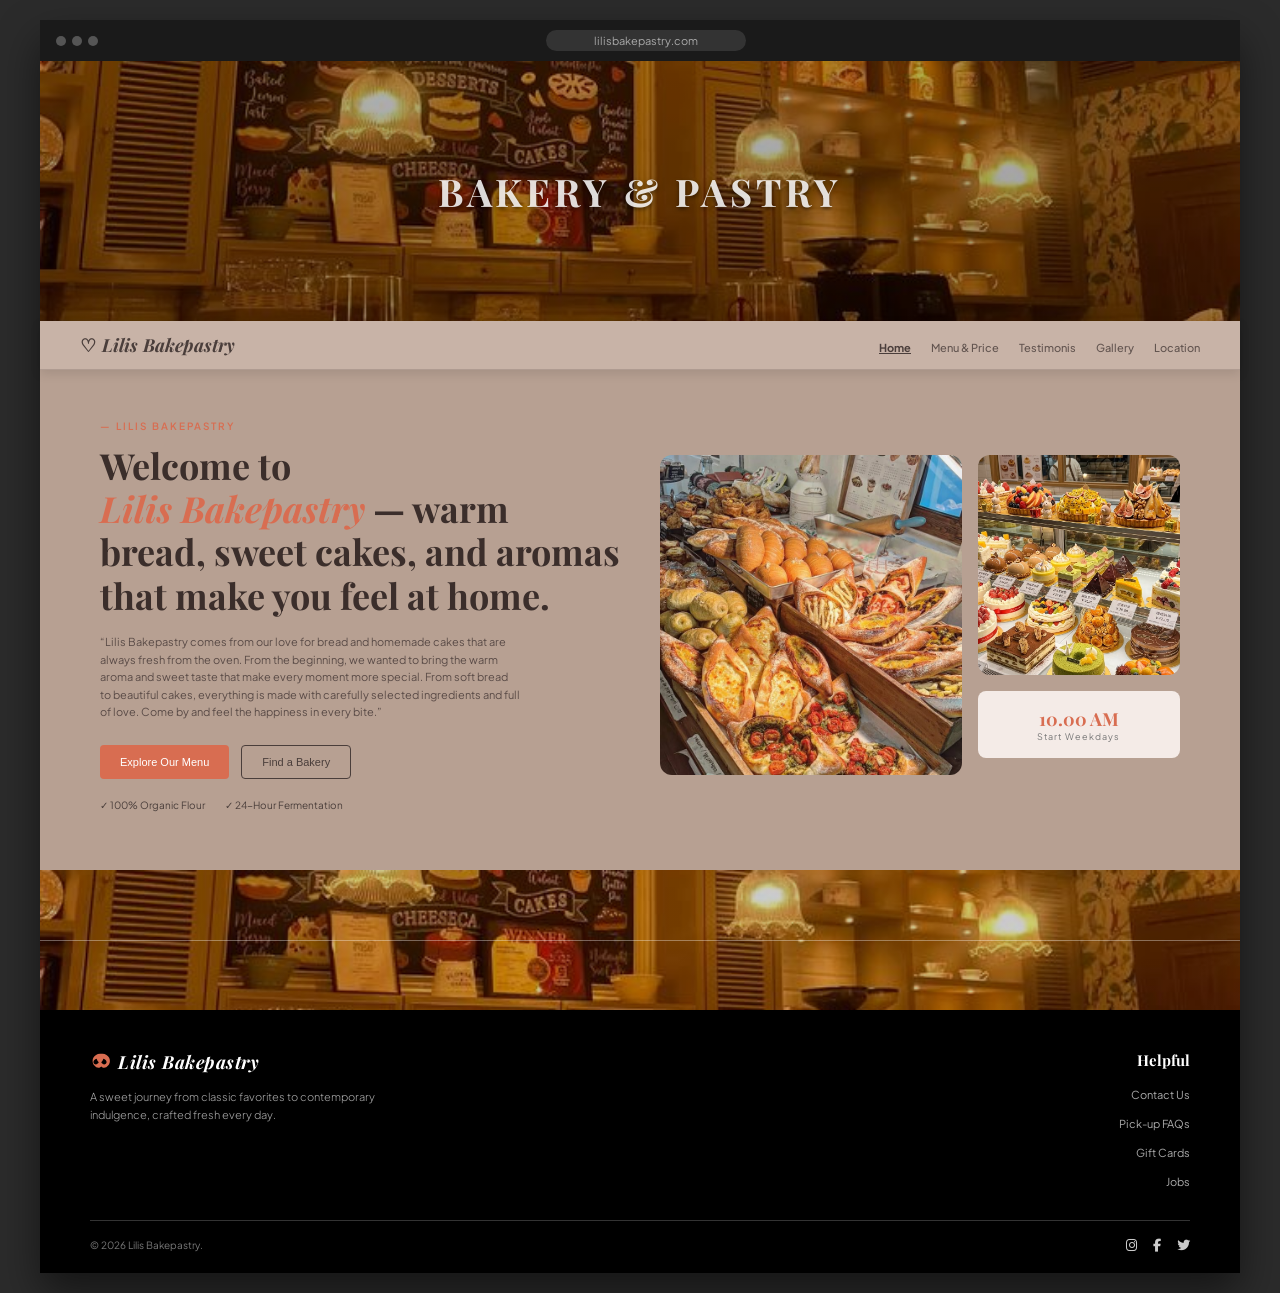
==== commit 5ff11149: "Add files via upload" ====
--- a/index.html
+++ b/index.html
@@ -2,15 +2,16 @@
 <html lang="id">
 
 <head>
+    <link rel="stylesheet" href="style.css" />
+    <script src="script.js"></script>
     <meta charset="UTF-8" />
     <meta name="viewport" content="width=device-width, initial-scale=1.0" />
     <title>Lilis Bakepastry</title>
-    <link rel="stylesheet" href="style.css" />
     <link rel="preconnect" href="https://fonts.googleapis.com" />
     <link rel="preconnect" href="https://fonts.gstatic.com" crossorigin />
     <link href="https://fonts.googleapis.com/css2?family=Playfair+Display:ital,wght@0,500;0,600;0,700;1,400&family=Plus+Jakarta+Sans:wght@400;500;600&display=swap" rel="stylesheet" />
     <link rel="stylesheet" href="https://cdnjs.cloudflare.com/ajax/libs/font-awesome/6.4.0/css/all.min.css" />
-    <script src="script.js" defer></script>
+   
 </head>
 
 <body>
@@ -164,13 +165,13 @@
             <div id="testi-anchor" style="margin-top: 40px;">
                 
                 <!-- STATUS BAR ADMIN -->
-                <div class="admin-status-bar" id="admin-bar" style="display: none;">
+                <div class="admin-status-bar" id="admin-bar">
                     <span><i class="fa-solid fa-user-shield"></i> <strong>Mode Admin / Owner Aktif:</strong> Kelola ulasan & cek rekap data pesanan masuk.</span>
                     <button onclick="logoutAdmin()" style="background: #e74c3c; color: white; border: none; padding: 4px 10px; border-radius: 4px; cursor: pointer;">Keluar Admin</button>
                 </div>
 
                 <!-- DASHBOARD REKAP ORDERAN ADMIN -->
-                <div class="admin-dashboard-panel" id="admin-dashboard" style="display: none;">
+                <div class="admin-dashboard-panel">
                     <div style="display: flex; justify-content: space-between; align-items: center; margin-bottom: 16px;">
                         <h3 style="font-family: 'Playfair Display', serif; color: #2c3e50;"><i class="fa-solid fa-chart-line"></i> Rekapitulasi Pesanan Website</h3>
                         <button onclick="clearAllOrders()" style="background: #ffeded; color: #d9534f; border: 1px solid #f5c6cb; padding: 6px 12px; border-radius: 6px; cursor: pointer; font-size: 0.8rem;">
@@ -286,15 +287,15 @@
                 <div id="review-list-container">
                     <div class="rating-summary-card" style="background: #fff; padding: 18px 24px; border-radius: 12px; display: flex; justify-content: space-between; align-items: center; margin-bottom: 30px;">
                         <div style="display: flex; align-items: center; gap: 10px; font-size: 1.1rem; font-weight: 600;">
-                            <span style="font-size: 1.5rem; font-weight: 700; color: #d86d51;" id="avg-rating-text">4.9</span> / 5.0 
+                            <span style="font-size: 1.5rem; font-weight: 700; color: #d86d51;">4.9</span> / 5.0 
                             <span style="color: #ffc107;">★★★★★</span>
                             <span style="color: #666; font-weight: 400; font-size: 0.95rem;">(Customer Reviews)</span>
                         </div>
                         <div style="display: flex; align-items: center; gap: 10px;">
                             <label for="filter-bintang" style="font-size: 0.9rem; color: #555;">Star Filter:</label>
-                            <select id="filter-bintang" onchange="renderTestimoni()" style="padding: 6px 12px; border-radius: 6px; border: 1px solid #ccc; background: #fff;">
+                            <select id="filter-bintang" onchange="renderPEKERJAANs()" style="padding: 6px 12px; border-radius: 6px; border: 1px solid #ccc; background: #fff;">
                                 <option value="all">View all stars</option>
-                                <option style="color: #ffc107;" value="5">★★★★★</option>
+                                <option style="color: #ffc107;" value="5" >★★★★★</option>
                                 <option style="color: #ffc107;" value="4">★★★★</option>
                                 <option style="color: #ffc107;" value="3">★★★</option>
                                 <option style="color: #ffc107;" value="2">★★</option>
@@ -307,7 +308,7 @@
 
                     <div id="wrapper-btn-testi" style="text-align: center; margin-top: 30px;">
                         <button id="btn-toggle-all-testi" class="btn-see-all" onclick="toggleAllTestimoni()">
-                            Lihat Semua Testimoni
+                            View all
                         </button>
                     </div>
                 </div>
@@ -336,11 +337,8 @@
                     Full View Gallery
                 </button>
             </div>
-        </section>
-
-        <!-- PAGE LOCATION -->
-        <section id="page-location" class="page-section">
-            <div id="location-anchor" style="padding-top: 10px">
+
+            <div id="location-anchor" style="padding-top: 30px">
                 <div class="section-tag">— FIND US</div>
                 <h2 class="section-title">
                     Come say hello. <br /> Warm bread awaits you.
@@ -401,6 +399,8 @@
                         </ul>
                     </div>
                 </div>
+
+               
 
                 <div class="footer-divider"></div>
 
@@ -508,7 +508,7 @@
                         </div>
 
                         <div style="display: flex; justify-content: space-between; align-items: center; background: #fafafa; padding: 8px 12px; border-radius: 6px; font-size: 0.85rem;">
-                            <span>Custom Cake / Bento Cake (Rp 50.000)</span>
+                            <span>Custom Cake / Bento Cake (Rp 50.000-1.000.000)</span>
                             <input type="number" class="multi-item-qty" data-name="Custom Cake / Bento Cake" data-price="50000" min="0" value="0" oninput="calculateMultiTotal()" style="width: 60px; padding: 4px; border-radius: 4px; border: 1px solid #ccc;" />
                         </div>
                     </div>
@@ -530,6 +530,7 @@
             </form>
         </div>
     </div>
+
 </body>
 
-</html>
+</html>
--- a/style.css
+++ b/style.css
@@ -1,32 +1,39 @@
+/* ============================================================
+   1. RESET & BASIC STYLES
+   ============================================================ */
+
 * {
-    box-sizing: border-box;
     margin: 0;
     padding: 0;
+    box-sizing: border-box;
 }
 
 body {
-    font-family: 'Plus Jakarta Sans', sans-serif;
-    background-color: #C2AB9E;
-    color: #2c2c2c;
-    line-height: 1.6;
-    padding: 20px;
-}
-
+    background-color: #2b2b2b;
+    font-family: "Plus Jakarta Sans", sans-serif;
+    color: #4a3e3b;
+    display: flex;
+    justify-content: center;
+    padding: 20px 0;
+}
+
+/* Mockup Browser Container */
 .browser-container {
-    max-width: 1100px;
-    margin: 0 auto;
-    background-color: #C2AB9E;
+    width: 100%;
+    max-width: 1200px;
+    background-color: #c8b3a7;
     border-radius: 12px;
-    overflow: hidden;
-    box-shadow: 0 10px 30px rgba(0, 0, 0, 0.15);
-}
-
+    overflow: visible !important;
+    box-shadow: 0 20px 40px rgba(0, 0, 0, 0.5);
+}
+
+/* Top Bar Simulation */
 .browser-top-bar {
-    background-color: #3a3a3a;
+    background-color: #1a1a1a;
     padding: 10px 16px;
     display: flex;
+    justify-content: space-between;
     align-items: center;
-    justify-content: space-between;
 }
 
 .browser-dots {
@@ -38,107 +45,164 @@
     width: 10px;
     height: 10px;
     border-radius: 50%;
-    background-color: #ff5f56;
-}
-
-.dot:nth-child(2) {
-    background-color: #ffbd2e;
-}
-
-.dot:nth-child(3) {
-    background-color: #27c93f;
+    background-color: #555;
 }
 
 .browser-search {
-    background-color: #222;
-    color: #ccc;
-    font-size: 0.8rem;
+    background-color: #333;
+    color: #aaa;
     padding: 4px 16px;
-    border-radius: 12px;
-    width: 60%;
+    border-radius: 20px;
+    font-size: 11px;
+    width: 200px;
     text-align: center;
 }
 
+/* ============================================================
+   2. HERO BANNER & NAVIGATION
+   ============================================================ */
+
 .hero-banner {
-    background: linear-gradient(rgba(0, 0, 0, 0.4), rgba(0, 0, 0, 0.4)), url('hero.jpg') center/cover;
-    height: 120px;
+    position: relative;
+    height: 260px;
+    background: linear-gradient(rgba(0, 0, 0, 0.3), rgba(0, 0, 0, 0.4)), url("cakery.jpg") center/cover;
     display: flex;
     align-items: center;
     justify-content: center;
-    background-color: #8c7365;
 }
 
 .hero-banner-title {
-    font-family: 'Playfair Display', serif;
-    color: #fff;
+    font-family: "Playfair Display", serif;
+    color: rgba(255, 255, 255, 0.85);
+    font-size: 38px;
     letter-spacing: 4px;
-    font-size: 1.8rem;
+    text-transform: uppercase;
+    text-shadow: 0 2px 4px rgba(0, 0, 0, 0.5);
 }
 
 nav {
+    background-color: #c8b3a7;
+    padding: 12px 40px;
     display: flex;
     justify-content: space-between;
     align-items: center;
-    padding: 20px 40px;
-    background-color: #C2AB9E;
+    border-bottom: 1px solid rgba(74, 62, 59, 0.2);
+    position: sticky !important;
+    top: 0 !important;
+    z-index: 9999 !important;
+    box-shadow: 0 4px 10px rgba(0, 0, 0, 0.1);
 }
 
 .brand-logo {
-    font-family: 'Playfair Display', serif;
-    font-size: 1.4rem;
+    font-family: "Playfair Display", serif;
     font-weight: 700;
+    font-style: italic;
+    font-size: 18px;
+    color: #4a3e3b;
+    display: flex;
+    align-items: center;
+    gap: 6px;
     cursor: pointer;
-    color: #333;
+}
+
+.brand-logo::before {
+    content: "♡";
+    font-style: normal;
 }
 
 .nav-links {
     display: flex;
+    gap: 20px;
     list-style: none;
-    gap: 24px;
 }
 
 .nav-links a {
     text-decoration: none;
-    color: #4a4a4a;
+    color: #4a3e3b;
+    font-size: 11px;
     font-weight: 500;
+    opacity: 0.8;
+    transition: all 0.2s;
     cursor: pointer;
-    transition: color 0.3s;
-}
-
-.nav-links a.active, .nav-links a:hover {
-    color: #D86D51;
-    font-weight: 600;
-}
+}
+
+.nav-links a:hover,
+.nav-links a.active {
+    opacity: 1;
+    font-weight: 700;
+    text-decoration: underline;
+}
+
+/* Direct Click Handler Guarantees */
+header, nav, footer, .site-footer, .nav-links, .footer-nav-links {
+    z-index: 9999 !important;
+    pointer-events: auto !important;
+}
+
+nav a, footer a, .nav-links a, .footer-nav-links a,
+.brand-logo, .btn-primary, .btn-secondary {
+    pointer-events: auto !important;
+    cursor: pointer !important;
+    position: relative;
+    z-index: 10000 !important;
+}
+
+/* ============================================================
+   3. SECTIONS & PAGES SYSTEM
+   ============================================================ */
 
 .page-section {
     display: none;
-    padding: 20px 40px 60px;
+    padding: 50px 60px;
+    background-color: #b7a092;
+    min-height: 500px;
+    scroll-margin-top: 60px;
 }
 
 .page-section.active-page {
     display: block;
-}
-
+    animation: smoothPageIn 0.4s cubic-bezier(0.16, 1, 0.3, 1) forwards;
+}
+
+@keyframes smoothPageIn {
+    from {
+        opacity: 0;
+        transform: translateY(12px);
+    }
+    to {
+        opacity: 1;
+        transform: translateY(0);
+    }
+}
+
+/* Common Typography */
 .section-tag {
-    font-size: 0.75rem;
+    font-size: 10px;
     letter-spacing: 2px;
-    color: #666;
-    margin-bottom: 8px;
     text-transform: uppercase;
+    color: #d86d51;
+    margin-bottom: 12px;
+    font-weight: 600;
 }
 
 .section-title {
-    font-family: 'Playfair Display', serif;
-    font-size: 2.2rem;
-    line-height: 1.3;
+    font-family: "Playfair Display", serif;
+    font-size: 36px;
+    color: #3b2e2b;
+    line-height: 1.2;
     margin-bottom: 16px;
 }
 
 .highlight-text {
-    color: #D86D51;
+    color: #d86d51;
     font-style: italic;
 }
 
+/* ============================================================
+   4. PAGE SPECIFIC LAYOUTS
+   ============================================================ */
+
+/* Home Page */
 .home-grid {
     display: grid;
     grid-template-columns: 1fr 1fr;
@@ -147,47 +211,44 @@
 }
 
 .home-text-desc {
-    color: #4a4a4a;
-    font-size: 0.95rem;
+    font-size: 11px;
+    line-height: 1.6;
+    color: #5a4b47;
     margin-bottom: 24px;
+    max-width: 420px;
 }
 
 .btn-group {
     display: flex;
-    gap: 16px;
-    margin-bottom: 24px;
+    gap: 12px;
+    margin-bottom: 20px;
 }
 
 .btn-primary {
-    background-color: #D86D51;
-    color: white;
+    background-color: #d86d51;
+    color: #fff;
+    padding: 10px 20px;
     border: none;
-    padding: 12px 24px;
-    border-radius: 8px;
-    font-weight: 600;
+    border-radius: 4px;
+    font-size: 11px;
     cursor: pointer;
-    transition: background 0.3s;
-}
-
-.btn-primary:hover {
-    background-color: #c05a40;
 }
 
 .btn-secondary {
     background-color: transparent;
-    color: #333;
-    border: 1px solid #333;
-    padding: 12px 24px;
-    border-radius: 8px;
-    font-weight: 600;
+    color: #4a3e3b;
+    padding: 10px 20px;
+    border: 1px solid #4a3e3b;
+    border-radius: 4px;
+    font-size: 11px;
     cursor: pointer;
 }
 
 .badges {
     display: flex;
-    gap: 16px;
-    font-size: 0.85rem;
-    color: #555;
+    gap: 20px;
+    font-size: 10px;
+    color: #4a3e3b;
 }
 
 .home-images {
@@ -198,8 +259,8 @@
 .img-card-main {
     width: 60%;
     height: 320px;
+    border-radius: 12px;
     object-fit: cover;
-    border-radius: 12px;
 }
 
 .img-side-container {
@@ -211,115 +272,594 @@
 
 .img-card-sub {
     width: 100%;
-    height: 200px;
+    height: 220px;
+    border-radius: 12px;
     object-fit: cover;
-    border-radius: 12px;
 }
 
 .opening-box {
-    background-color: #FAF6F0;
+    background-color: #f4ebe7;
     padding: 16px;
-    border-radius: 12px;
+    border-radius: 8px;
     text-align: center;
 }
 
+.opening-box h4 {
+    font-family: "Playfair Display", serif;
+    font-size: 18px;
+    color: #d86d51;
+}
+
+.opening-box p {
+    font-size: 9px;
+    color: #777;
+    letter-spacing: 1px;
+}
+
+/* Menu Page */
+.menu-description {
+    font-size: 11px;
+    color: #5a4b47;
+    max-width: 500px;
+    margin-bottom: 20px;
+}
+
 .horizontal-scroll-container {
+    width: 100%;
     overflow-x: auto;
-    padding-bottom: 20px;
+    padding-bottom: 15px;
+    margin-bottom: 50px;
+    scroll-behavior: smooth;
+}
+
+.horizontal-scroll-container::-webkit-scrollbar {
+    height: 6px;
+}
+
+.horizontal-scroll-container::-webkit-scrollbar-thumb {
+    background: #d86d51;
+    border-radius: 10px;
+}
+
+.horizontal-scroll-container::-webkit-scrollbar-track {
+    background: rgba(0, 0, 0, 0.05);
 }
 
 .menu-cards-wrapper {
     display: flex;
-    gap: 20px;
+    gap: 32px;
+    width: max-content;
 }
 
 .menu-card {
-    min-width: 280px;
-    background: #FAF6F0;
-    padding: 16px;
-    border-radius: 12px;
-    box-shadow: 0 4px 10px rgba(0,0,0,0.05);
+    width: 220px;
+    border: 1px dashed #d86d51;
+    border-radius: 8px;
+    padding: 12px;
+    background-color: rgba(255, 255, 255, 0.454);
+    display: flex;
+    flex-direction: column;
+    justify-content: space-between;
+    transition: transform 0.4s cubic-bezier(0.34, 1.56, 0.64, 1), box-shadow 0.4s ease !important;
+}
+
+.menu-card:hover {
+    transform: translateY(-10px) scale(1.02) !important;
+    box-shadow: 0 16px 30px rgba(216, 109, 81, 0.2) !important;
 }
 
 .menu-card img {
     width: 100%;
-    height: 180px;
+    height: 130px;
+    object-fit: cover;
+    border-radius: 6px;
+    margin-bottom: 10px;
+}
+
+.menu-title-row {
+    display: flex;
+    justify-content: space-between;
+    align-items: center;
+    margin-bottom: 6px;
+}
+
+.menu-card h4 {
+    font-size: 12px;
+    font-weight: 600;
+}
+
+.menu-price {
+    font-size: 11px;
+    color: #d86d51;
+    font-weight: 700;
+}
+
+.menu-card p {
+    font-size: 9px;
+    color: #666;
+    line-height: 1.4;
+    margin-bottom: 12px;
+}
+
+.order-link {
+    font-size: 9px;
+    color: #4a3e3b;
+    text-decoration: none;
+    font-weight: 600;
+}
+
+/* Testimonials */
+.testi-grid {
+    display: grid;
+    grid-template-columns: repeat(3, 1fr);
+    gap: 16px;
+    margin-top: 20px;
+}
+
+.testi-card {
+    background-color: #f4ebe7;
+    padding: 20px;
+    border-radius: 8px;
+}
+
+.testi-icon {
+    font-size: 16px;
+    color: #d86d51;
+    margin-bottom: 8px;
+}
+
+.testi-card p {
+    font-size: 10px;
+    line-height: 1.5;
+    color: #5a4b47;
+    margin-bottom: 12px;
+}
+
+.testi-author {
+    font-size: 11px;
+    font-weight: 700;
+}
+
+.testi-role {
+    font-size: 8px;
+    color: #888;
+}
+
+/* Gallery & Location */
+.gallery-grid {
+    display: grid;
+    grid-template-columns: repeat(4, 1fr);
+    gap: 12px;
+    margin-bottom: 20px;
+}
+
+.gallery-grid img {
+    width: 100%;
+    height: 120px;
     object-fit: cover;
     border-radius: 8px;
+}
+
+.location-grid {
+    display: grid;
+    grid-template-columns: 1fr 1fr;
+    gap: 30px;
+    align-items: center;
+}
+
+.info-item {
     margin-bottom: 12px;
 }
 
-.menu-title-row {
+.info-item h5 {
+    font-size: 11px;
+    font-weight: 700;
+    color: #3b2e2b;
+}
+
+.info-item p {
+    font-size: 10px;
+    color: #666;
+}
+
+.location-img {
+    width: 100%;
+    max-width: 300px;
+    height: 300px;
+    border-radius: 8px;
+    object-fit: cover;
+}
+
+/* ============================================================
+   5. FOOTER STYLES
+   ============================================================ */
+
+.site-footer {
+    width: 100%;
+    background-color: #000000;
+    color: #ffffff;
+    overflow: hidden;
+}
+
+.footer-hero-banner {
+    position: relative;
+    width: 100%;
+    height: 140px;
+    background: linear-gradient(rgba(0, 0, 0, 0.2), rgba(0, 0, 0, 0.2)), url("cakery.jpg") center/cover no-repeat;
+    display: flex;
+    align-items: center;
+}
+
+.footer-hero-banner::after {
+    content: "";
+    position: absolute;
+    width: 100%;
+    height: 1px;
+    background-color: rgba(255, 255, 255, 0.35);
+}
+
+.footer-main-content {
+    padding: 40px 50px 20px 50px;
+}
+
+.footer-top-row {
     display: flex;
     justify-content: space-between;
-    margin-bottom: 8px;
-}
-
-.menu-price {
-    color: #D86D51;
+    align-items: flex-start;
+    margin-bottom: 30px;
+}
+
+.footer-brand-section {
+    max-width: 320px;
+}
+
+.footer-logo {
+    display: flex;
+    align-items: center;
+    gap: 8px;
+    margin-bottom: 14px;
+    cursor: pointer;
+}
+
+.footer-logo-text {
+    font-family: "Playfair Display", serif;
+    font-size: 18px;
+    font-weight: 700;
+    font-style: italic;
+    color: #ffffff;
+    letter-spacing: 0.5px;
+}
+
+.footer-description {
+    font-size: 11px;
+    line-height: 1.6;
+    color: #aaaaaa;
+    font-weight: 300;
+}
+
+.footer-helpful-section {
+    text-align: right;
+}
+
+.footer-helpful-title {
+    font-family: "Playfair Display", serif;
+    font-size: 15px;
+    font-weight: 700;
+    color: #ffffff;
+    margin-bottom: 12px;
+}
+
+.footer-helpful-links {
+    list-style: none;
+    display: flex;
+    flex-direction: column;
+    gap: 8px;
+}
+
+.footer-helpful-links a {
+    color: #aaaaaa;
+    text-decoration: none;
+    font-size: 11px;
+    font-weight: 400;
+    transition: color 0.2s;
+}
+
+.footer-helpful-links a:hover {
+    color: #ffffff;
+}
+
+
+.footer-nav-links {
+    list-style: none;
+    display: flex;
+    align-items: baseline;
+    gap: 20px;
+}
+
+.footer-nav-links a {
+    color: #ffffff;
+    text-decoration: none;
+    font-family: "Playfair Display", serif;
+    font-size: 11px;
+    opacity: 0.75;
+    transition: all 0.2s;
+    cursor: pointer;
+}
+
+.footer-nav-links a:hover,
+.footer-nav-links a.footer-active {
+    opacity: 1;
+    font-size: 15px;
     font-weight: 600;
 }
 
-.order-link {
-    display: inline-block;
-    margin-top: 12px;
-    color: #D86D51;
+.footer-divider {
+    width: 100%;
+    height: 1px;
+    background-color: rgba(255, 255, 255, 0.2);
+    margin-bottom: 16px;
+}
+
+.footer-bottom-row {
+    display: flex;
+    justify-content: space-between;
+    align-items: center;
+}
+
+.footer-copyright {
+    font-size: 10px;
+    color: #777777;
+    font-weight: 400;
+}
+
+.footer-socials {
+    display: flex;
+    gap: 16px;
+}
+
+.footer-socials a {
+    color: #ffffff;
+    font-size: 13px;
+    text-decoration: none;
+    opacity: 0.8;
+    transition: opacity 0.2s;
+}
+
+.footer-socials a:hover {
+    opacity: 1;
+    color: #d86d51;
+}
+
+/* ============================================================
+   6. SCROLL ANIMATIONS (INTERSECTION OBSERVER TARGETS)
+   ============================================================ */
+
+.reveal-on-scroll {
+    opacity: 0;
+    z-index: 1;
+    will-change: opacity, transform;
+    transition: opacity 0.7s cubic-bezier(0.16, 1, 0.3, 1),
+                transform 0.7s cubic-bezier(0.16, 1, 0.3, 1) !important;
+}
+
+.reveal-on-scroll.is-visible {
+    opacity: 1 !important;
+    transform: translate(0, 0) scale(1) rotate(0deg) !important;
+}
+
+/* Direction Variants */
+.reveal-left { transform: translateX(-50px); }
+.reveal-right { transform: translateX(50px); }
+.reveal-up { transform: translateY(40px); }
+
+.reveal-zoom { 
+    transform: translateY(50px) scale(0.9) rotate(-2deg); 
+}
+.reveal-zoom:nth-child(even) { 
+    transform: translateY(50px) scale(0.9) rotate(2deg); 
+}
+
+/* Stagger Delays */
+.reveal-on-scroll.delay-1 { transition-delay: 0.1s !important; }
+.reveal-on-scroll.delay-2 { transition-delay: 0.2s !important; }
+.reveal-on-scroll.delay-3 { transition-delay: 0.3s !important; }
+
+/* ============================================================
+   7. MEDIA QUERIES (TABLET & MOBILE)
+   ============================================================ */
+
+/* Tablet (Max 992px) */
+@media screen and (max-width: 992px) {
+    body {
+        padding: 0;
+    }
+    .browser-container {
+        border-radius: 0;
+    }
+    .page-section {
+        padding: 40px 30px;
+    }
+    .home-grid {
+        grid-template-columns: 1fr;
+        gap: 30px;
+    }
+    .testi-grid {
+        grid-template-columns: repeat(2, 1fr);
+    }
+    .gallery-grid {
+        grid-template-columns: repeat(3, 1fr);
+    }
+    .location-grid {
+        grid-template-columns: 1fr;
+        gap: 24px;
+    }
+    .location-img {
+        max-width: 100%;
+        height: 250px;
+    }
+}
+
+/* Mobile (Max 600px) */
+@media screen and (max-width: 600px) {
+    .browser-top-bar {
+        display: none;
+    }
+    .hero-banner {
+        height: 180px;
+    }
+    .hero-banner-title {
+        font-size: 26px;
+        letter-spacing: 2px;
+    }
+    nav {
+        padding: 12px 16px;
+        flex-direction: column;
+        gap: 12px;
+    }
+    .nav-links {
+        gap: 12px;
+        flex-wrap: wrap;
+        justify-content: center;
+    }
+    .page-section {
+        padding: 30px 16px;
+    }
+    .section-title {
+        font-size: 26px;
+    }
+    .home-images {
+        flex-direction: column;
+    }
+    .img-card-main,
+    .img-side-container {
+        width: 100%;
+    }
+    .img-card-main {
+        height: 220px;
+    }
+    .img-card-sub {
+        height: 160px;
+    }
+    .testi-grid {
+        grid-template-columns: 1fr;
+    }
+    .gallery-grid {
+        grid-template-columns: repeat(2, 1fr);
+    }
+    .footer-main-content {
+        padding: 30px 20px 20px 20px;
+    }
+    .footer-top-row {
+        flex-direction: column;
+        gap: 24px;
+    }
+    .footer-helpful-section {
+        text-align: left;
+    }
+    .footer-bottom-row {
+        flex-direction: column-reverse;
+        gap: 12px;
+        align-items: flex-start;
+    }
+}
+
+/* ============================================================
+   8. SPECIAL SMOOTH ANIMATIONS UNTUK FOTO (HOME & GALLERY)
+   ============================================================ */
+
+/* Efek Hover Lembut pada Semua Gambar */
+.img-card-main, 
+.img-card-sub, 
+.gallery-grid img, 
+.location-img {
+    transition: transform 0.4s cubic-bezier(0.16, 1, 0.3, 1), 
+                box-shadow 0.4s ease, 
+                opacity 0.5s ease-in-out !important;
+}
+
+.img-card-main:hover, 
+.img-card-sub:hover, 
+.gallery-grid img:hover, 
+.location-img:hover {
+    transform: scale(1.03) translateY(-4px) !important;
+    box-shadow: 0 10px 25px rgba(0, 0, 0, 0.15) !important;
+}
+
+/* Kunci animasi hilang-muncul foto galeri saat 'Full View / Show Less' */
+.gallery-grid img.hidden-gallery {
+    display: none !important;
+    opacity: 0 !important;
+    transform: scale(0.9) translateY(20px) !important;
+}
+
+/* Animasi Smooth Fade-In saat Foto Tampil */
+.gallery-grid img.show-photo,
+.img-card-main.is-visible,
+.img-card-sub.is-visible {
+    animation: smoothPhotoIn 0.6s cubic-bezier(0.16, 1, 0.3, 1) forwards !important;
+}
+
+/* Animasi Smooth Fade-Out saat Foto Menghilang */
+.gallery-grid img.hide-photo {
+    animation: smoothPhotoOut 0.4s cubic-bezier(0.16, 1, 0.3, 1) forwards !important;
+}
+
+@keyframes smoothPhotoIn {
+    0% {
+        opacity: 0;
+        transform: scale(0.92) translateY(25px);
+    }
+    100% {
+        opacity: 1;
+        transform: scale(1) translateY(0);
+    }
+}
+
+@keyframes smoothPhotoOut {
+    0% {
+        opacity: 1;
+        transform: scale(1) translateY(0);
+    }
+    100% {
+        opacity: 0;
+        transform: scale(0.92) translateY(20px);
+    }
+}
+
+/* Tab Review Active & Inactive */
+.btn-tab-active {
+    background-color: #D86D51 !important;
+    color: #FFFFFF !important;
+    border: none;
+    padding: 10px 22px;
+    border-radius: 12px;
     font-weight: 600;
     cursor: pointer;
-}
-
-/* Testimoni & Tab Actions */
-.btn-tab-active {
-    background: #D86D51;
-    color: white;
+    box-shadow: 0 4px 10px rgba(216, 109, 81, 0.25);
+    transition: all 0.3s ease;
+}
+
+.btn-tab-inactive {
+    background-color: #F3EEEA !important;
+    color: #4A4A4A !important;
     border: none;
-    padding: 10px 20px;
-    border-radius: 8px;
-    cursor: pointer;
-    font-weight: 600;
-}
-
-.btn-tab-inactive {
-    background: #FAF6F0;
-    color: #333;
-    border: none;
-    padding: 10px 20px;
-    border-radius: 8px;
-    cursor: pointer;
-    font-weight: 600;
-}
-
-.testi-grid {
-    display: grid;
-    grid-template-columns: repeat(auto-fill, minmax(300px, 1fr));
-    gap: 20px;
-}
-
-.card-testi {
-    background: #FAF6F0;
-    padding: 20px;
+    padding: 10px 22px;
     border-radius: 12px;
-    box-shadow: 0 4px 10px rgba(0,0,0,0.05);
-    display: flex;
-    flex-direction: column;
-    justify-content: space-between;
-}
-
-.btn-see-all {
-    background: #D86D51;
-    color: white;
-    border: none;
-    padding: 12px 32px;
-    border-radius: 8px;
     font-weight: 600;
     cursor: pointer;
-}
-
+    transition: all 0.3s ease;
+}
+
+.btn-tab-inactive:hover {
+    background-color: #E8E2DC !important;
+}
+
+/* Bintang Interaktif 1-5 */
 .star-rating {
-    display: flex;
+    display: inline-flex;
     flex-direction: row-reverse;
+    font-size: 1.8rem;
     justify-content: flex-end;
-    font-size: 1.5rem;
 }
 
 .star-rating input {
@@ -327,9 +867,10 @@
 }
 
 .star-rating label {
-    color: #ccc;
+    color: #e0e0e0;
     cursor: pointer;
-    padding: 0 2px;
+    transition: color 0.2s ease;
+    margin-right: 4px;
 }
 
 .star-rating input:checked ~ label,
@@ -338,142 +879,278 @@
     color: #ffc107;
 }
 
-/* Modal Styling */
-.order-modal {
-    display: none;
-    position: fixed;
-    top: 0;
-    left: 0;
-    width: 100%;
-    height: 100%;
-    background: rgba(0,0,0,0.5);
-    z-index: 1000;
-    justify-content: center;
-    align-items: center;
-}
-
-.order-modal-content {
-    background: white;
-    padding: 24px;
-    border-radius: 12px;
-    width: 90%;
-    max-width: 450px;
+/* Card Testimoni & Tombol Hapus */
+.testi-card {
     position: relative;
-}
-
-.close-modal {
-    position: absolute;
-    right: 16px;
-    top: 12px;
-    font-size: 1.5rem;
-    cursor: pointer;
-}
-
-.price-summary-box {
-    background: #fafafa;
-    padding: 10px 14px;
-    border-radius: 8px;
-    display: flex;
-    justify-content: space-between;
-    margin-bottom: 14px;
-    font-weight: 600;
-}
-
-.gallery-grid {
-    display: grid;
-    grid-template-columns: repeat(4, 1fr);
-    gap: 16px;
-    margin-bottom: 24px;
-}
-
-.gallery-grid img {
-    width: 100%;
-    height: 200px;
-    object-fit: cover;
-    border-radius: 12px;
-}
-
-.hidden-gallery {
-    display: none;
-}
-
-.location-grid {
-    display: grid;
-    grid-template-columns: 1fr 1fr;
-    gap: 30px;
-}
-
-.location-img {
-    width: 100%;
-    height: 300px;
-    object-fit: cover;
-    border-radius: 12px;
-}
-
-.info-item {
-    margin-bottom: 16px;
-}
-
-.info-item h5 {
-    font-weight: 600;
-    color: #D86D51;
-}
-
-.site-footer {
-    background-color: #2c2c2c;
-    color: #fff;
-    padding: 30px 40px;
-    margin-top: 40px;
-}
-
-.footer-top-row {
-    display: flex;
-    justify-content: space-between;
-}
-
-.footer-helpful-links {
-    list-style: none;
-}
-
-.footer-helpful-links a {
-    color: #ccc;
-    text-decoration: none;
-}
-
-.footer-divider {
-    border-top: 1px solid #444;
-    margin: 20px 0;
-}
-
-.footer-bottom-row {
-    display: flex;
-    justify-content: space-between;
-    font-size: 0.85rem;
-    color: #aaa;
-}
-
-.admin-dashboard-panel {
-    background: #fff;
+    background: #f4ebe7;
     padding: 20px;
     border-radius: 12px;
-    margin-bottom: 30px;
-}
-
-.summary-card {
-    background: #f8f9fa;
-    padding: 12px;
-    border-radius: 8px;
-    border: 1px solid #eee;
-}
-
-.table-rekap {
-    width: 100%;
-    border-collapse: collapse;
-    font-size: 0.85rem;
-}
-
-.table-rekap th, .table-rekap td {
-    padding: 8px 12px;
-    border-bottom: 1px solid #eee;
-    text-align: left;
-}
+    box-shadow: 0 2px 10px rgba(0,0,0,0.03);
+    margin-bottom: 20px;
+}
+
+.btn-delete-review {
+    position: absolute;
+    top: 15px;
+    right: 15px;
+    background: #ffeded;
+    color: #d9534f;
+    border: 1px solid #f5c6cb;
+    border-radius: 6px;
+    padding: 4px 8px;
+    font-size: 0.75rem;
+    cursor: pointer;
+    transition: all 0.2s ease;
+}
+
+.btn-delete-review:hover {
+    background: #d9534f;
+    color: white;
+}
+
+.hidden-testi {
+    display: none;
+}
+        /* Style Tab Review Toggle */
+        .btn-tab-active {
+            background-color: #D86D51 !important;
+            color: #FFFFFF !important;
+            border: none;
+            padding: 10px 22px;
+            border-radius: 12px;
+            font-weight: 600;
+            cursor: pointer;
+            box-shadow: 0 4px 10px rgba(216, 109, 81, 0.25);
+            transition: all 0.3s ease;
+        }
+
+        .btn-tab-inactive {
+            background-color: #F3EEEA !important;
+            color: #4A4A4A !important;
+            border: none;
+            padding: 10px 22px;
+            border-radius: 12px;
+            font-weight: 600;
+            cursor: pointer;
+            transition: all 0.3s ease;
+        }
+
+        .btn-tab-inactive:hover {
+            background-color: #E8E2DC !important;
+        }
+
+        /* Style Bintang Interaktif */
+        .star-rating {
+            display: inline-flex;
+            flex-direction: row-reverse;
+            font-size: 1.8rem;
+            justify-content: flex-end;
+        }
+
+        .star-rating input { display: none; }
+
+        .star-rating label {
+            color: #e0e0e0;
+            cursor: pointer;
+            transition: color 0.2s ease;
+            margin-right: 4px;
+        }
+
+        .star-rating input:checked ~ label,
+        .star-rating label:hover,
+        .star-rating label:hover ~ label {
+            color: #ffc107;
+        }
+
+        /* Style Card Testimoni */
+        .testi-card {
+            position: relative;
+            background: #fff;
+            padding: 20px;
+            border-radius: 12px;
+            box-shadow: 0 2px 10px rgba(0,0,0,0.03);
+            margin-bottom: 20px;
+        }
+
+        /* Kontrol Khusus Admin */
+        .admin-controls {
+            display: none;
+            position: absolute;
+            top: 12px;
+            right: 12px;
+            gap: 6px;
+        }
+
+        body.admin-mode .admin-controls { display: flex; }
+
+        .btn-admin-action {
+            background: #f0f0f0;
+            border: 1px solid #ccc;
+            border-radius: 6px;
+            padding: 4px 8px;
+            font-size: 0.75rem;
+            cursor: pointer;
+            transition: all 0.2s ease;
+        }
+
+        .btn-admin-action:hover {
+            background: #d86d51;
+            color: #fff;
+            border-color: #d86d51;
+        }
+
+        .btn-admin-delete {
+            background: #ffeded;
+            color: #d9534f;
+            border-color: #f5c6cb;
+        }
+
+        .btn-admin-delete:hover {
+            background: #d9534f;
+            color: white;
+        }
+
+        .hidden-testi { display: none !important; }
+
+        .btn-see-all {
+            background-color: #D86D51;
+            color: white;
+            border: none;
+            padding: 10px 24px;
+            border-radius: 8px;
+            font-weight: 600;
+            cursor: pointer;
+            box-shadow: 0 4px 10px rgba(216, 109, 81, 0.2);
+            transition: background 0.3s ease;
+        }
+
+        .btn-see-all:hover { background-color: #c05b41; }
+
+        .admin-status-bar {
+            display: none;
+            background: #2c3e50;
+            color: #fff;
+            padding: 10px 16px;
+            border-radius: 8px;
+            font-size: 0.85rem;
+            margin-bottom: 20px;
+            justify-content: space-between;
+            align-items: center;
+        }
+
+        body.admin-mode .admin-status-bar { display: flex; }
+
+        /* Panel Dashboard Admin */
+        .admin-dashboard-panel {
+            display: none;
+            background: #ffffff;
+            border: 2px solid #2c3e50;
+            border-radius: 12px;
+            padding: 24px;
+            margin-bottom: 30px;
+            box-shadow: 0 4px 15px rgba(0,0,0,0.08);
+        }
+
+        body.admin-mode .admin-dashboard-panel { display: block; }
+
+        /* Style Modal Pop-up Order Cepat */
+        .order-modal {
+            display: none;
+            position: fixed;
+            top: 0;
+            left: 0;
+            width: 100%;
+            height: 100%;
+            background-color: rgba(0, 0, 0, 0.5);
+            z-index: 9999;
+            justify-content: center;
+            align-items: center;
+        }
+
+        .order-modal-content {
+            background: #fff;
+            width: 90%;
+            max-width: 480px;
+            padding: 24px;
+            border-radius: 16px;
+            box-shadow: 0 8px 30px rgba(0,0,0,0.2);
+            position: relative;
+            animation: fadeIn 0.3s ease;
+        }
+
+        @keyframes fadeIn {
+            from { opacity: 0; transform: translateY(-10px); }
+            to { opacity: 1; transform: translateY(0); }
+        }
+
+        .close-modal {
+            position: absolute;
+            top: 16px;
+            right: 18px;
+            font-size: 1.5rem;
+            cursor: pointer;
+            color: #888;
+        }
+
+        .close-modal:hover { color: #333; }
+        
+        .order-link {
+            cursor: pointer;
+            color: #D86D51;
+            font-weight: 600;
+            text-decoration: none;
+            display: inline-block;
+            margin-top: 8px;
+        }
+        
+        .order-link:hover { text-decoration: underline; }
+
+        .price-summary-box {
+            background: #FFF8F6;
+            border: 1px solid #F3D0C7;
+            padding: 12px;
+            border-radius: 8px;
+            margin-bottom: 16px;
+            display: flex;
+            justify-content: space-between;
+            align-items: center;
+            font-weight: 600;
+        }
+
+        .summary-card {
+            background: #FDFBF7;
+            border: 1px solid #EAE3D9;
+            padding: 16px;
+            border-radius: 10px;
+            text-align: center;
+        }
+
+        .summary-card h4 {
+            font-size: 0.85rem;
+            color: #666;
+            margin-bottom: 6px;
+        }
+
+        .summary-card p {
+            font-size: 1.3rem;
+            font-weight: 700;
+            color: #D86D51;
+        }
+
+        .table-rekap {
+            width: 100%;
+            border-collapse: collapse;
+            margin-top: 12px;
+            font-size: 0.85rem;
+        }
+
+        .table-rekap th, .table-rekap td {
+            border: 1px solid #eee;
+            padding: 10px;
+            text-align: left;
+        }
+
+        .table-rekap th {
+            background: #f8f9fa;
+            font-weight: 600;
+        }
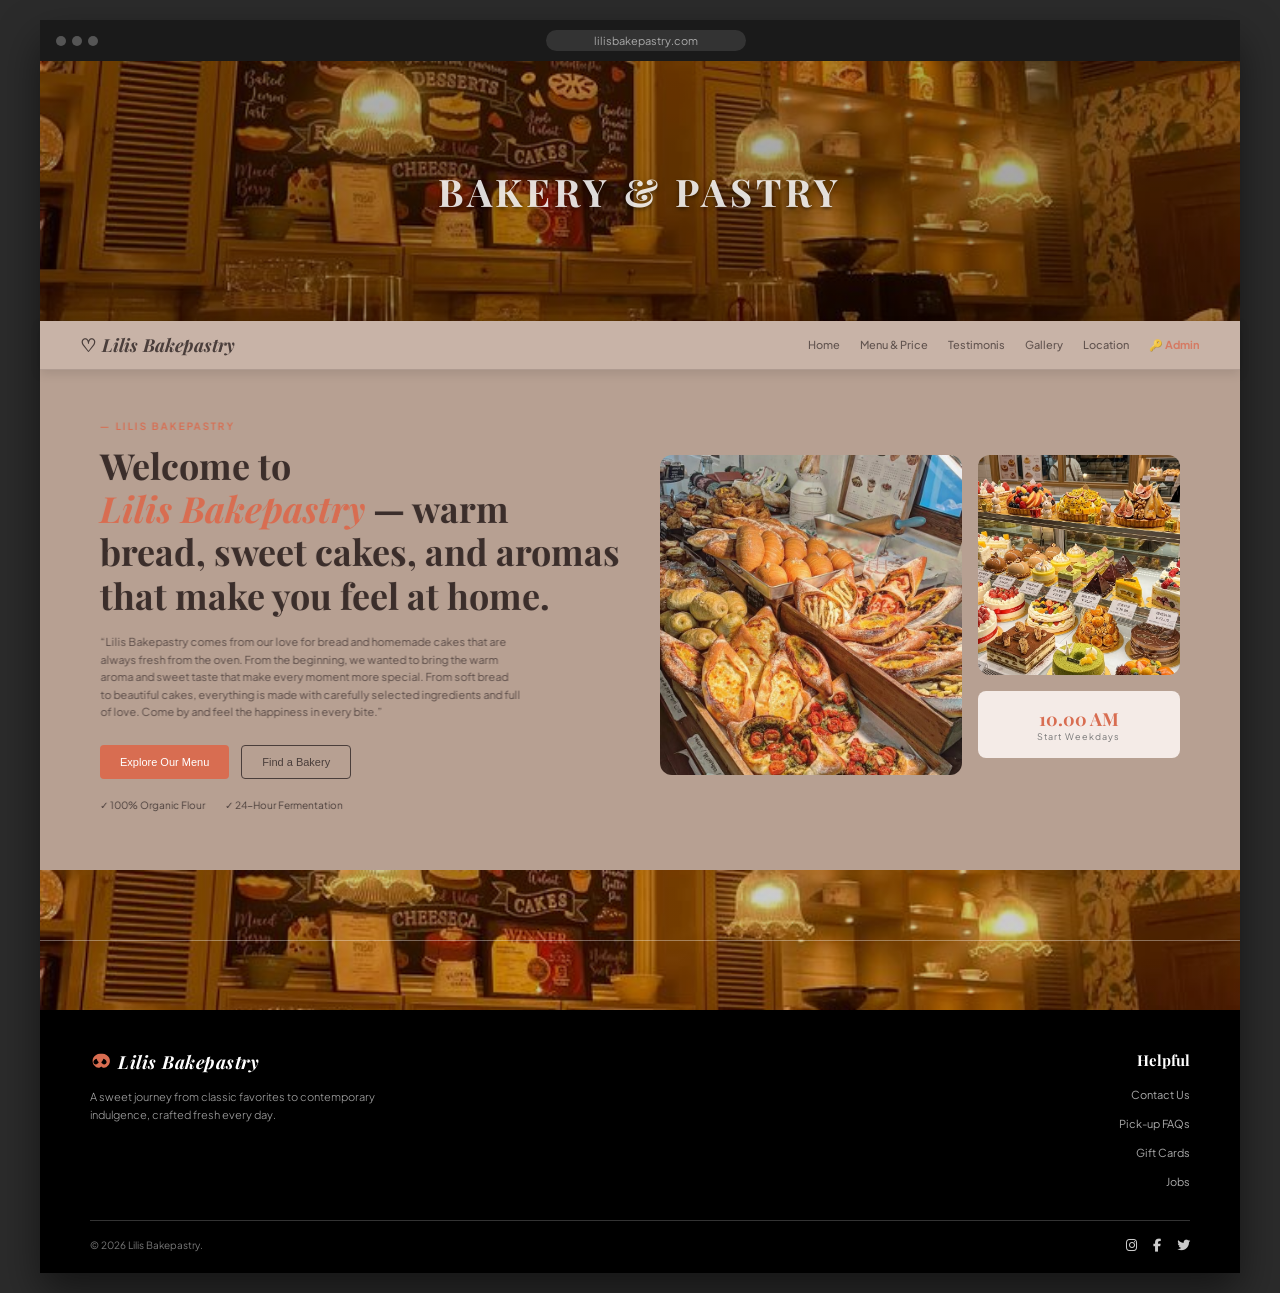
==== commit aca667f3: "Add files via upload" ====
--- a/index.html
+++ b/index.html
@@ -11,7 +11,6 @@
     <link rel="preconnect" href="https://fonts.gstatic.com" crossorigin />
     <link href="https://fonts.googleapis.com/css2?family=Playfair+Display:ital,wght@0,500;0,600;0,700;1,400&family=Plus+Jakarta+Sans:wght@400;500;600&display=swap" rel="stylesheet" />
     <link rel="stylesheet" href="https://cdnjs.cloudflare.com/ajax/libs/font-awesome/6.4.0/css/all.min.css" />
-   
 </head>
 
 <body>
@@ -36,11 +35,12 @@
                 Lilis Bakepastry
             </div>
             <ul class="nav-links">
-                <li><a id="nav-home" class="active" onclick="switchPage('home')">Home</a></li>
-                <li><a id="nav-menu" onclick="switchPage('menu')">Menu & Price</a></li>
-                <li><a id="nav-testi" onclick="switchPage('testi')">Testimonis</a></li>
-                <li><a id="nav-gallery" onclick="switchPage('gallery')">Gallery</a></li>
-                <li><a id="nav-location" onclick="switchPage('location')">Location</a></li>
+                <a href="#" id="nav-home" onclick="switchPage('home')">Home</a>
+                <a href="#" id="nav-menu" onclick="switchPage('menu')">Menu & Price</a>
+                <a href="#" id="nav-testi" onclick="switchPage('testi')">Testimonis</a>
+                <a href="#" id="nav-gallery" onclick="switchPage('gallery')">Gallery</a>
+                <a href="#" id="nav-location" onclick="switchPage('location')">Location</a>
+                <a href="#" id="nav-admin" onclick="accessAdminPage()" style="color: #d96d53; font-weight: bold;">🔑 Admin</a>
             </ul>
         </nav>
 
@@ -164,14 +164,14 @@
             <!-- ANCHOR TESTIMONI & DASHBOARD ADMIN -->
             <div id="testi-anchor" style="margin-top: 40px;">
                 
-                <!-- STATUS BAR ADMIN -->
-                <div class="admin-status-bar" id="admin-bar">
+                <!-- STATUS BAR ADMIN (Tersembunyi secara default untuk pengunjung biasa) -->
+                <div class="admin-status-bar" id="admin-bar" style="display: none;">
                     <span><i class="fa-solid fa-user-shield"></i> <strong>Mode Admin / Owner Aktif:</strong> Kelola ulasan & cek rekap data pesanan masuk.</span>
                     <button onclick="logoutAdmin()" style="background: #e74c3c; color: white; border: none; padding: 4px 10px; border-radius: 4px; cursor: pointer;">Keluar Admin</button>
                 </div>
 
-                <!-- DASHBOARD REKAP ORDERAN ADMIN -->
-                <div class="admin-dashboard-panel">
+                <!-- DASHBOARD REKAP ORDERAN ADMIN (Tersembunyi secara default untuk pengunjung biasa) -->
+                <div class="admin-dashboard-panel" id="admin-dashboard-wrapper" style="display: none;">
                     <div style="display: flex; justify-content: space-between; align-items: center; margin-bottom: 16px;">
                         <h3 style="font-family: 'Playfair Display', serif; color: #2c3e50;"><i class="fa-solid fa-chart-line"></i> Rekapitulasi Pesanan Website</h3>
                         <button onclick="clearAllOrders()" style="background: #ffeded; color: #d9534f; border: 1px solid #f5c6cb; padding: 6px 12px; border-radius: 6px; cursor: pointer; font-size: 0.8rem;">
@@ -210,7 +210,7 @@
 
                     <!-- RIWAYAT TRANSAKSI DETAIL -->
                     <h4 style="margin-bottom: 8px; font-size: 0.95rem; color: #333;">Detail Riwayat Pesanan:</h4>
-                    <div style="max-height: 250px; overflow-y: auto;">
+                    <div style="max-height: 250px; overflow-y: auto; margin-bottom: 30px;">
                         <table class="table-rekap">
                             <thead>
                                 <tr>
@@ -226,6 +226,29 @@
                             </tbody>
                         </table>
                     </div>
+
+                    <!-- FITUR AUDIT LOG ADMIN -->
+                    <div style="background: #fff; border: 1px solid #e0e0e0; padding: 16px; border-radius: 8px;">
+                        <div style="display: flex; justify-content: space-between; align-items: center; margin-bottom: 12px;">
+                            <h4 style="font-size: 0.95rem; color: #2c3e50;"><i class="fa-solid fa-shield-halved"></i> Audit Log (Catatan Aktivitas Admin)</h4>
+                            <button onclick="clearAuditLogs()" style="background: #ffeded; color: #d9534f; border: 1px solid #f5c6cb; padding: 4px 8px; border-radius: 4px; cursor: pointer; font-size: 0.75rem;">
+                                <i class="fa-solid fa-trash"></i> Bersihkan Log
+                            </button>
+                        </div>
+                        <div style="max-height: 180px; overflow-y: auto;">
+                            <table class="table-rekap" style="font-size: 0.85rem;">
+                                <thead>
+                                    <tr>
+                                        <th>Waktu Aktivitas</th>
+                                        <th>Aksi / Keterangan</th>
+                                    </tr>
+                                </thead>
+                                <tbody id="table-audit-logs-body">
+                                    <!-- Log aktivitas admin -->
+                                </tbody>
+                            </table>
+                        </div>
+                    </div>
                 </div>
 
                 <!-- TESTIMONI SECTION -->
@@ -259,7 +282,7 @@
 
                         <div style="margin-bottom: 20px;">
                             <label style="display: block; font-weight: 600; margin-bottom: 8px; color: #333;">Occupation / Status</label>
-                            <input id="input-role" type="text" placeholder="Explain: Student / Unversity Student" style="width: 100%; padding: 12px 16px; border: 1px solid #e0e0e0; border-radius: 8px; outline: none; font-size: 0.95rem; background: #fafafa;" />
+                            <input id="input-role" type="text" placeholder="Explain: Student / University Student" style="width: 100%; padding: 12px 16px; border: 1px solid #e0e0e0; border-radius: 8px; outline: none; font-size: 0.95rem; background: #fafafa;" />
                         </div>
 
                         <div style="margin-bottom: 20px;">
@@ -285,17 +308,22 @@
                 </div>
 
                 <div id="review-list-container">
-                    <div class="rating-summary-card" style="background: #fff; padding: 18px 24px; border-radius: 12px; display: flex; justify-content: space-between; align-items: center; margin-bottom: 30px;">
-                        <div style="display: flex; align-items: center; gap: 10px; font-size: 1.1rem; font-weight: 600;">
-                            <span style="font-size: 1.5rem; font-weight: 700; color: #d86d51;">4.9</span> / 5.0 
-                            <span style="color: #ffc107;">★★★★★</span>
-                            <span style="color: #666; font-weight: 400; font-size: 0.95rem;">(Customer Reviews)</span>
-                        </div>
+                    <!-- KARTU RINGKASAN RATING & FILTER -->
+                    <div class="rating-summary-card" style="display: flex; justify-content: space-between; align-items: center; width: 100%; background: #fff; padding: 16px 24px; border-radius: 12px; box-sizing: border-box;">
+                        <!-- Sisi Kiri: Nilai Rating & Bintang -->
+                        <div style="display: flex; align-items: center; gap: 10px;">
+                            <span id="avg-rating-value" style="font-size: 1.8rem; font-weight: bold; color: #d96d53;">0.0</span>
+                            <span style="font-size: 1.2rem; color: #555;">/ 5.0</span>
+                            <span id="avg-rating-stars" style="color: #ffc107; font-size: 1.2rem; margin-left: 5px;">★★★★★</span>
+                            <span id="total-reviews-count" style="color: #666; font-size: 0.9rem; margin-left: 5px;">(0 Customer Reviews)</span>
+                        </div>
+
+                        <!-- Sisi Kanan: Star Filter -->
                         <div style="display: flex; align-items: center; gap: 10px;">
                             <label for="filter-bintang" style="font-size: 0.9rem; color: #555;">Star Filter:</label>
-                            <select id="filter-bintang" onchange="renderPEKERJAANs()" style="padding: 6px 12px; border-radius: 6px; border: 1px solid #ccc; background: #fff;">
+                            <select id="filter-bintang" onchange="renderReviews()" style="padding: 6px 12px; border-radius: 8px; border: 1px solid #ccc; background: #fff; cursor: pointer;">
                                 <option value="all">View all stars</option>
-                                <option style="color: #ffc107;" value="5" >★★★★★</option>
+                                <option style="color: #ffc107;" value="5">★★★★★</option>
                                 <option style="color: #ffc107;" value="4">★★★★</option>
                                 <option style="color: #ffc107;" value="3">★★★</option>
                                 <option style="color: #ffc107;" value="2">★★</option>
@@ -360,7 +388,7 @@
                             <h5>Contact</h5>
                             <p>+62 812-3456-7890 (Owner)</p>
                         </div>
-                        <button class="btn-primary" style="margin-top: 10px">
+                        <button class="btn-primary" style="margin-top: 10px" onclick="window.open('https://maps.google.com/?q=Canggu', '_blank')">
                             Get Directions
                         </button>
                     </div>
@@ -399,8 +427,6 @@
                         </ul>
                     </div>
                 </div>
-
-               
 
                 <div class="footer-divider"></div>
 
@@ -444,7 +470,7 @@
 
                 <div style="margin-bottom: 16px;">
                     <label style="display: block; font-size: 0.85rem; font-weight: 600; margin-bottom: 4px;">Nomor WA Pemesan: <span style="color:red;">*</span></label>
-                    <input type="tel" id="single-phone" required placeholder="08123456789" style="width: 100%; padding: 8px 12px; border: 1px solid #ccc; border-radius: 6px;" />
+                    <input type="text" id="single-phone" required placeholder="08123456789" oninput="this.value = this.value.replace(/[^0-9]/g, '');" style="width: 100%; padding: 8px 12px; border: 1px solid #ccc; border-radius: 6px;" />
                 </div>
 
                 <button type="submit" class="btn-primary" style="width: 100%; padding: 10px; margin-bottom: 12px;">
@@ -475,7 +501,7 @@
 
                 <div style="margin-bottom: 16px;">
                     <label style="display: block; font-size: 0.85rem; font-weight: 600; margin-bottom: 4px;">Nomor WA Pemesan: <span style="color:red;">*</span></label>
-                    <input type="tel" id="multi-hp" required placeholder="08123456789" style="width: 100%; padding: 8px 12px; border: 1px solid #ccc; border-radius: 6px;" />
+                    <input type="text" id="multi-phone" required placeholder="08123456789" oninput="this.value = this.value.replace(/[^0-9]/g, '');" style="width: 100%; padding: 8px 12px; border: 1px solid #ccc; border-radius: 6px;" />
                 </div>
 
                 <div style="margin-bottom: 16px;">
@@ -508,29 +534,23 @@
                         </div>
 
                         <div style="display: flex; justify-content: space-between; align-items: center; background: #fafafa; padding: 8px 12px; border-radius: 6px; font-size: 0.85rem;">
-                            <span>Custom Cake / Bento Cake (Rp 50.000-1.000.000)</span>
-                            <input type="number" class="multi-item-qty" data-name="Custom Cake / Bento Cake" data-price="50000" min="0" value="0" oninput="calculateMultiTotal()" style="width: 60px; padding: 4px; border-radius: 4px; border: 1px solid #ccc;" />
+                            <span>Custom Cake/Bento Cake (Rp 50.000)</span>
+                            <input type="number" class="multi-item-qty" data-name="Custom Cake/Bento Cake" data-price="50000" min="0" value="0" oninput="calculateMultiTotal()" style="width: 60px; padding: 4px; border-radius: 4px; border: 1px solid #ccc;" />
                         </div>
                     </div>
                 </div>
 
                 <div class="price-summary-box">
-                    <span>Total price:</span>
+                    <span>Total Keseluruhan:</span>
                     <span id="multi-total-price" style="color: #D86D51; font-size: 1.1rem;">Rp 0</span>
                 </div>
 
-                <div style="margin-bottom: 16px;">
-                    <label style="display: block; font-size: 0.85rem; font-weight: 600; margin-bottom: 4px;">Note:</label>
-                    <textarea id="multi-catatan" rows="2" placeholder="give extra topping, dll.." style="width: 100%; padding: 8px; border: 1px solid #ccc; border-radius: 6px; font-size: 0.85rem;"></textarea>
-                </div>
-
                 <button type="submit" class="btn-primary" style="width: 100%; padding: 10px;">
-                    <i class="fa-brands fa-whatsapp"></i> Send to owner
+                    <i class="fa-brands fa-whatsapp"></i> Order Semua & Kirim ke Owner
                 </button>
             </form>
         </div>
     </div>
 
 </body>
-
 </html>
